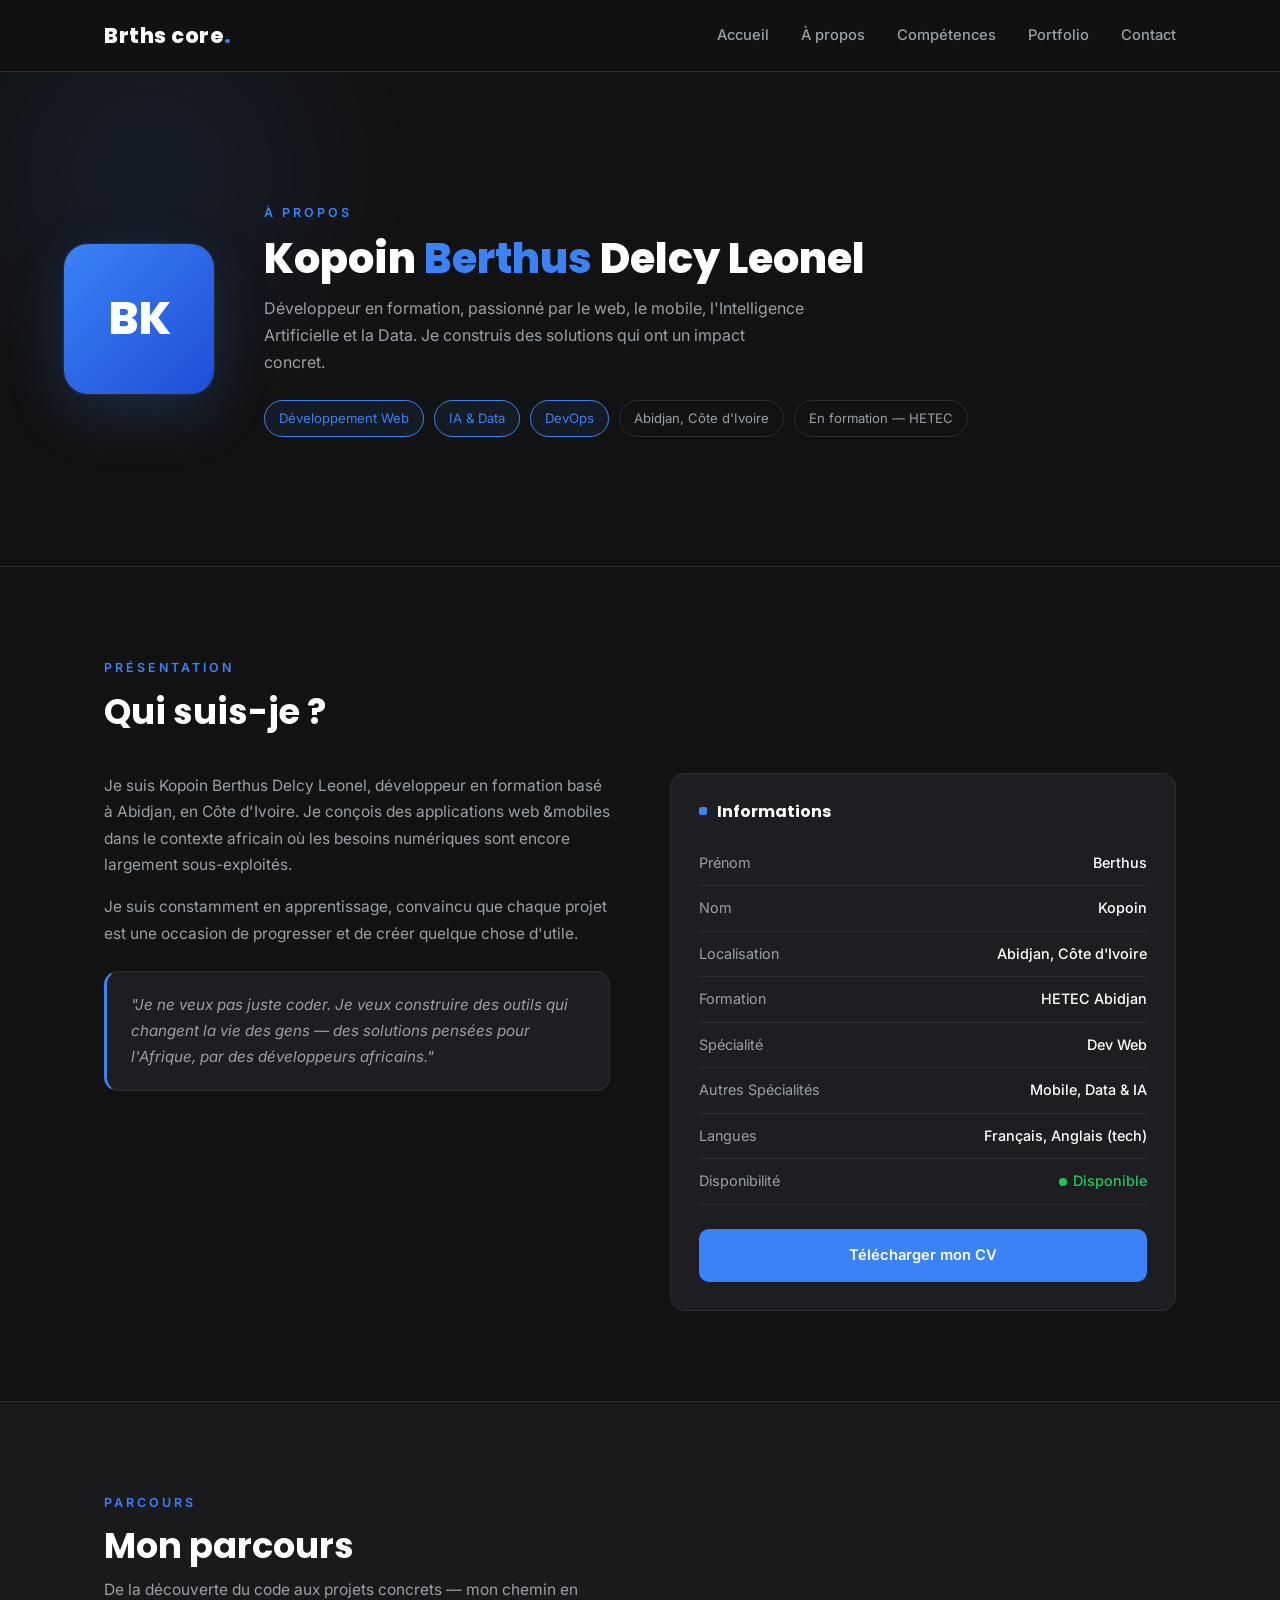
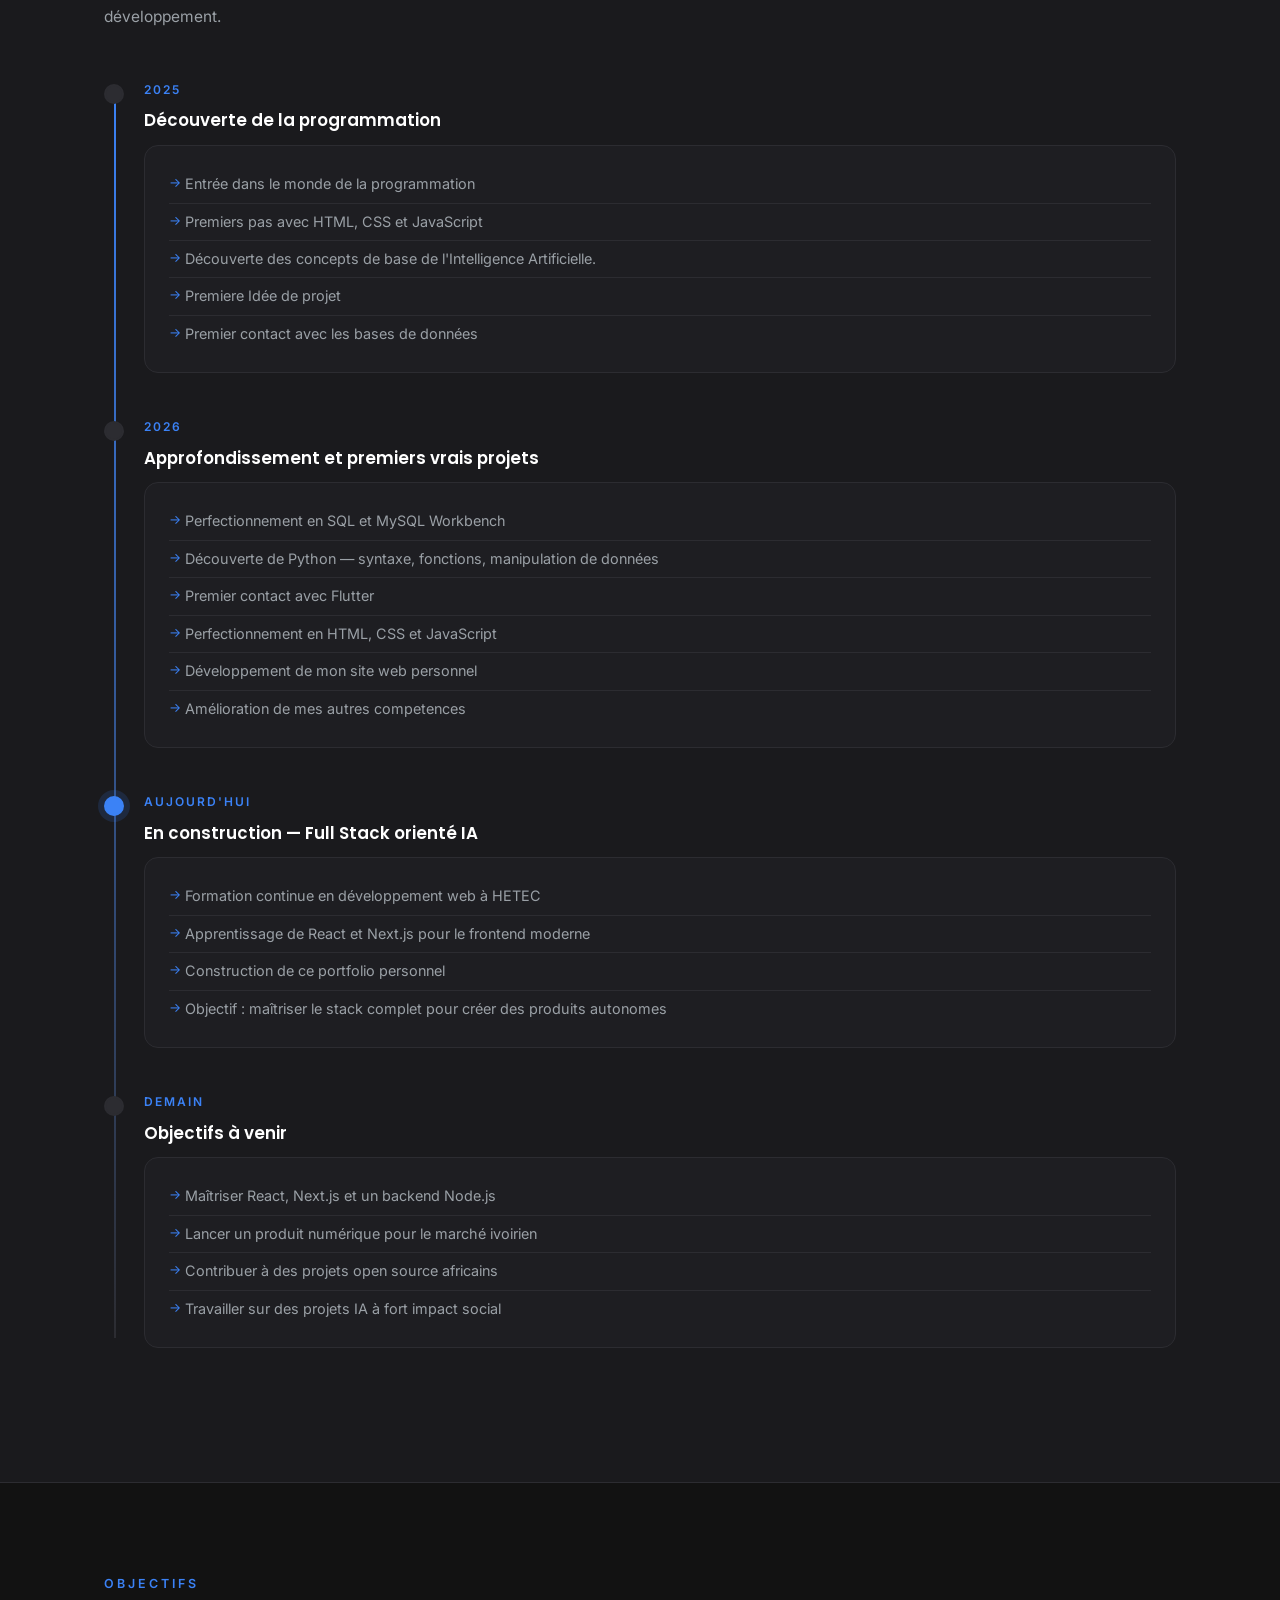
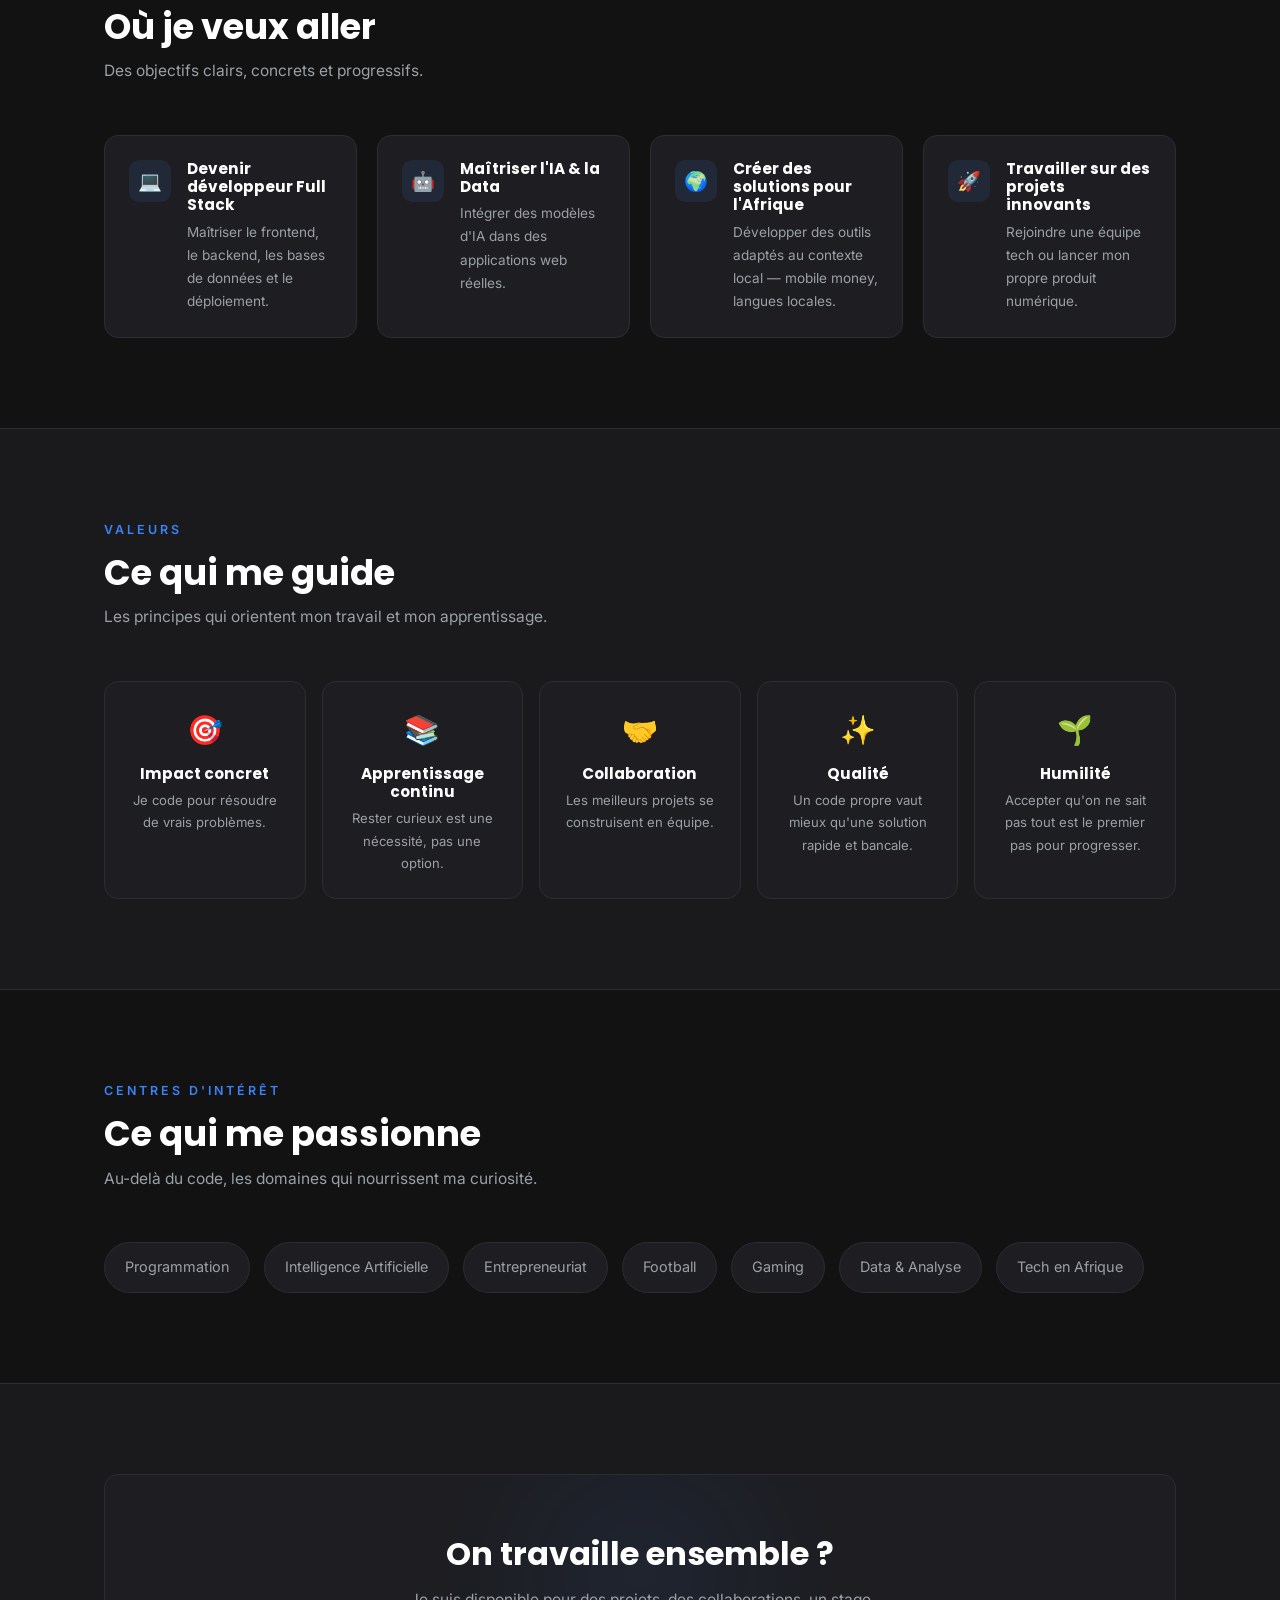
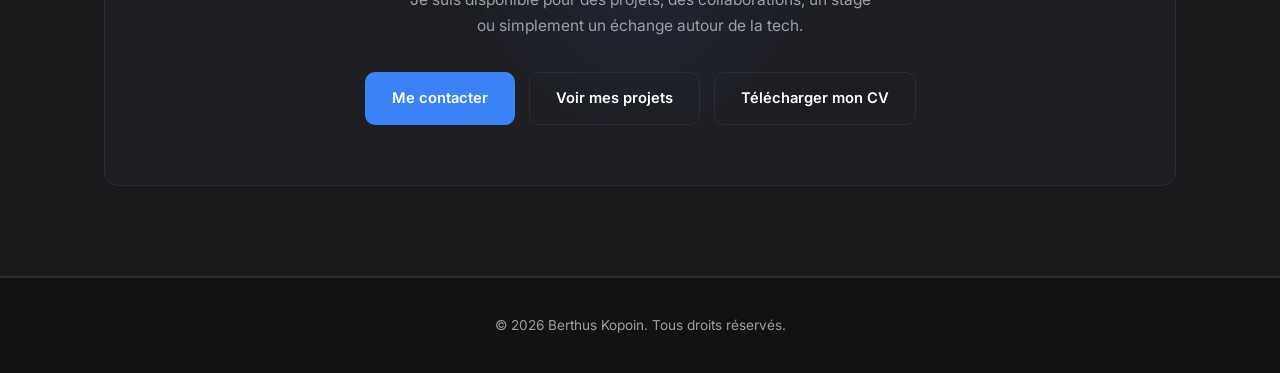
==== Apropos.html @ abb19db1 "Prémier commit" ====
<!DOCTYPE html>
<html lang="fr">
<head>
  <meta charset="UTF-8">
  <meta name="viewport" content="width=device-width, initial-scale=1.0">
  <title>Berthus Kopoin — À propos</title>
  <link rel="preconnect" href="https://fonts.googleapis.com">
  <link rel="preconnect" href="https://fonts.gstatic.com" crossorigin>
  <link href="https://fonts.googleapis.com/css2?family=Inter:wght@400;500;600&family=Poppins:wght@600;700;800&display=swap" rel="stylesheet">
  <link rel="stylesheet" href="style.css">
</head>
<body>

  <!-- ====== NAVIGATION ====== -->
  <header class="navbar">
    <nav class="nav-container">
      <div class="logo">Brths core<span class="logo-dot">.</span></div>
      <div class="nav-links">
        <a href="index.html">Accueil</a>
        <a href="apropos.html">À propos</a>
        <a href="competences.html">Compétences</a>
        <a href="portfolio.html">Portfolio</a>
        <a href="contact.html">Contact</a>
      </div>
    </nav>
  </header>

  <!-- ====== HERO ====== -->
  <section class="apropos-hero">
    <div class="apropos-hero-content">
      <div class="apropos-avatar">BK</div>
      <div class="apropos-hero-text">
        <span class="eyebrow">À propos</span>
        <h1>Kopoin <span class="hero-accent">Berthus</span> Delcy Leonel</h1>
        <p>Développeur en formation, passionné par le web, le mobile, l'Intelligence Artificielle et la Data. Je construis des solutions qui ont un impact concret.</p>
        <div class="hero-tags">
          <span class="hero-tag active">Développement Web</span>
          <span class="hero-tag active">IA & Data</span>
          <span class="hero-tag active">DevOps</span>
          <span class="hero-tag">Abidjan, Côte d'Ivoire</span>
          <span class="hero-tag">En formation — HETEC</span>
        </div>
      </div>
    </div>
  </section>

  <!-- ====== PRÉSENTATION ====== -->
  <section class="section">
    <div class="section-inner">
      <span class="eyebrow">Présentation</span>
      <h2 class="section-title">Qui suis-je ?</h2>

      <div class="presentation-grid">
        <div>
          <p>Je suis Kopoin Berthus Delcy Leonel, développeur en formation basé à Abidjan, en Côte d'Ivoire. Je conçois des applications web &amp;mobiles  dans le contexte africain où les besoins numériques sont encore largement sous-exploités.</p>
          <p>Je suis constamment en apprentissage, convaincu que chaque projet est une occasion de progresser et de créer quelque chose d'utile.</p>
          <div class="highlight-box">
            "Je ne veux pas juste coder. Je veux construire des outils qui changent la vie des gens — des solutions pensées pour l'Afrique, par des développeurs africains."
          </div>
        </div>

        <div class="info-card">
          <h3>Informations</h3>
          <div class="info-row">
            <span>Prénom</span><span>Berthus</span>
          </div>
          <div class="info-row">
            <span>Nom</span><span>Kopoin</span>
          </div>
          <div class="info-row">
            <span>Localisation</span><span>Abidjan, Côte d'Ivoire</span>
          </div>
          <div class="info-row">
            <span>Formation</span><span>HETEC Abidjan</span>
          </div>
          <div class="info-row">
            <span>Spécialité</span><span>Dev Web</span>
          </div>
          <div class="info-row">
            <span>Autres Spécialités</span><span>Mobile, Data &amp; IA</span>
          </div>
          <div class="info-row">
            <span>Langues</span><span>Français, Anglais (tech)</span>
          </div>
          <div class="info-row">
            <span>Disponibilité</span>
            <span class="disponible">Disponible</span>
          </div>
          <div style="margin-top:24px;">
            <a href="CV 1 Kopoin Berthus (Reform).pdf" class="btn btn-primary" download style="display:block; text-align:center;">
              Télécharger mon CV
            </a>
          </div>
        </div>
      </div>
    </div>
  </section>

  <!-- ====== MON PARCOURS ====== -->
  <section class="section section--alt">
    <div class="section-inner">
      <span class="eyebrow">Parcours</span>
      <h2 class="section-title">Mon parcours</h2>
      <p class="section-sub">De la découverte du code aux projets concrets — mon chemin en développement.</p>

      <div class="timeline-full">

        <div class="tl-full-item">
          <div class="tl-full-dot"></div>
          <div class="tl-full-year">2025</div>
          <div class="tl-full-title">Découverte de la programmation</div>
          <div class="tl-full-body">
            <ul>
              <li>Entrée dans le monde de la programmation</li>
              <li>Premiers pas avec HTML, CSS et JavaScript</li>
              <li>Découverte des concepts de base de l'Intelligence Artificielle.</li>
              <li>Premiere Idée de projet</li>
              <li>Premier contact avec les bases de données</li>
            </ul>
          </div>
        </div>

        <div class="tl-full-item">
          <div class="tl-full-dot"></div>
          <div class="tl-full-year">2026</div>
          <div class="tl-full-title">Approfondissement et premiers vrais projets</div>
          <div class="tl-full-body">
            <ul>
              <li>Perfectionnement en SQL et MySQL Workbench</li>
              <li>Découverte de Python — syntaxe, fonctions, manipulation de données</li>
              <li>Premier contact avec Flutter</li>
              <li>Perfectionnement en HTML, CSS et JavaScript</li>
              <li>Développement de mon site web personnel</li>
              <li>Amélioration de mes autres competences </li>
            </ul>
          </div>
        </div>

        <div class="tl-full-item">
          <div class="tl-full-dot tl-full-dot--active"></div>
          <div class="tl-full-year">Aujourd'hui</div>
          <div class="tl-full-title">En construction — Full Stack orienté IA</div>
          <div class="tl-full-body">
            <ul>
              <li>Formation continue en développement web à HETEC</li>
              <li>Apprentissage de React et Next.js pour le frontend moderne</li>
              <li>Construction de ce portfolio personnel</li>
              <li>Objectif : maîtriser le stack complet pour créer des produits autonomes</li>
            </ul>
          </div>
        </div>

        <div class="tl-full-item">
          <div class="tl-full-dot"></div>
          <div class="tl-full-year">Demain</div>
          <div class="tl-full-title">Objectifs à venir</div>
          <div class="tl-full-body">
            <ul>
              <li>Maîtriser React, Next.js et un backend Node.js</li>
              <li>Lancer un produit numérique pour le marché ivoirien</li>
              <li>Contribuer à des projets open source africains</li>
              <li>Travailler sur des projets IA à fort impact social</li>
            </ul>
          </div>
        </div>

      </div>
    </div>
  </section>

  <!-- ====== MES OBJECTIFS ====== -->
  <section class="section">
    <div class="section-inner">
      <span class="eyebrow">Objectifs</span>
      <h2 class="section-title">Où je veux aller</h2>
      <p class="section-sub">Des objectifs clairs, concrets et progressifs.</p>

      <div class="objectifs-grid">
        <div class="objectif-card">
          <div class="objectif-icon">💻</div>
          <div>
            <h4>Devenir développeur Full Stack</h4>
            <p>Maîtriser le frontend, le backend, les bases de données et le déploiement.</p>
          </div>
        </div>
        <div class="objectif-card">
          <div class="objectif-icon">🤖</div>
          <div>
            <h4>Maîtriser l'IA & la Data</h4>
            <p>Intégrer des modèles d'IA dans des applications web réelles.</p>
          </div>
        </div>
        <div class="objectif-card">
          <div class="objectif-icon">🌍</div>
          <div>
            <h4>Créer des solutions pour l'Afrique</h4>
            <p>Développer des outils adaptés au contexte local — mobile money, langues locales.</p>
          </div>
        </div>
        <div class="objectif-card">
          <div class="objectif-icon">🚀</div>
          <div>
            <h4>Travailler sur des projets innovants</h4>
            <p>Rejoindre une équipe tech ou lancer mon propre produit numérique.</p>
          </div>
        </div>
      </div>
    </div>
  </section>

  <!-- ====== MES VALEURS ====== -->
  <section class="section section--alt">
    <div class="section-inner">
      <span class="eyebrow">Valeurs</span>
      <h2 class="section-title">Ce qui me guide</h2>
      <p class="section-sub">Les principes qui orientent mon travail et mon apprentissage.</p>

      <div class="valeurs-grid">
        <div class="valeur-item">
            <div class="valeur-icon">🎯</div>
          <h4>Impact concret</h4>
          <p>Je code pour résoudre de vrais problèmes.</p>
        </div>
        <div class="valeur-item">
          <div class="valeur-icon">📚</div>
          <h4>Apprentissage continu</h4>
          <p>Rester curieux est une nécessité, pas une option.</p>
        </div>
        <div class="valeur-item">
          <div class="valeur-icon">🤝</div>
          <h4>Collaboration</h4>
          <p>Les meilleurs projets se construisent en équipe.</p>
        </div>
        <div class="valeur-item">
          <div class="valeur-icon">✨</div>
          <h4>Qualité</h4>
          <p>Un code propre vaut mieux qu'une solution rapide et bancale.</p>
        </div>
        <div class="valeur-item">
          <div class="valeur-icon">🌱</div>
          <h4>Humilité</h4>
          <p>Accepter qu'on ne sait pas tout est le premier pas pour progresser.</p>
        </div>
      </div>
    </div>
  </section>

  <!-- ====== CENTRES D'INTÉRÊT ====== -->
  <section class="section">
    <div class="section-inner">
      <span class="eyebrow">Centres d'intérêt</span>
      <h2 class="section-title">Ce qui me passionne</h2>
      <p class="section-sub">Au-delà du code, les domaines qui nourrissent ma curiosité.</p>

      <div class="interets-grid">
        <div class="interet-pill"><span>Programmation</span></div>
        <div class="interet-pill"><span>Intelligence Artificielle</span></div>
        <div class="interet-pill"><span>Entrepreneuriat</span></div>
        <div class="interet-pill"><span>Football</span></div>
        <div class="interet-pill"><span>Gaming</span></div>
        <div class="interet-pill"><span>Data & Analyse</span></div>
        <div class="interet-pill"><span>Tech en Afrique</span></div>
      </div>
    </div>
  </section>

  <!-- ====== CTA FINAL ====== -->
  <section class="section section--alt">
    <div class="section-inner">
      <div class="cta-section">
        <h2>On travaille ensemble ?</h2>
        <p>Je suis disponible pour des projets, des collaborations, un stage ou simplement un échange autour de la tech.</p>
        <div class="cta-buttons">
          <a href="contact.html" class="btn btn-primary">Me contacter</a>
          <a href="portfolio.html" class="btn btn-outline">Voir mes projets</a>
          <a href="CV 1 Kopoin Berthus (Reform).pdf" class="btn btn-outline" download>Télécharger mon CV</a>
        </div>
      </div>
    </div>
  </section>

  <!-- ====== FOOTER ====== -->
  <footer class="footer">
    <p>&copy; 2026 Berthus Kopoin. Tous droits réservés.</p>
  </footer>

</body>
</html>
---- style.css ----
/* =============================================
   style.css — Portfolio Berthus Kopoin
   ============================================= */

/* ---- Variables ---- */
:root {
  --bg:        #121212;
  --bg-alt:    #1a1a1d;
  --card:      #1e1e22;
  --border:    #2c2c31;
  --white:     #ffffff;
  --muted:     #9aa0a6;
  --blue:      #3B82F6;
  --blue-glow: rgba(59, 130, 246, 0.15);
  --radius:    14px;
  --transition: .25s ease;
}

/* ---- Reset de base ---- */
*, *::before, *::after {
  margin: 0;
  padding: 0;
  box-sizing: border-box;
}

html {
  scroll-behavior: smooth;
}

body {
  background-color: var(--bg);
  color: var(--white);
  font-family: 'Inter', sans-serif;
  font-size: 16px;
  line-height: 1.7;
}

h1, h2, h3, h4 {
  font-family: 'Poppins', sans-serif;
  line-height: 1.2;
}

a {
  text-decoration: none;
  color: inherit;
}

ul {
  list-style: none;
}

img {
  max-width: 100%;
  display: block;
}

/* =============================================
   NAVBAR
   ============================================= */
.navbar {
  position: sticky;
  top: 0;
  z-index: 100;
  background: rgba(18, 18, 18, 0.75);
  backdrop-filter: blur(14px);
  border-bottom: 1px solid var(--border);
}

.nav-container {
  max-width: 1200px;
  margin: 0 auto;
  padding: 18px 5%;
  display: flex;
  align-items: center;
  justify-content: space-between;
}

/* Logo */
.logo {
  font-family: 'Poppins', sans-serif;
  font-weight: 800;
  font-size: 1.3rem;
  letter-spacing: 0.5px;
}

.logo-dot {
  color: var(--blue);
}

/* Liens du menu */
.nav-links {
  display: flex;
  gap: 32px;
}

.nav-links a {
  font-size: 0.92rem;
  font-weight: 500;
  color: var(--muted);
  transition: color var(--transition);
  position: relative;
}

.nav-links a::after {
  content: '';
  position: absolute;
  left: 0;
  bottom: -4px;
  width: 0;
  height: 2px;
  background: var(--blue);
  transition: width var(--transition);
}

.nav-links a:hover {
  color: var(--white);
}

.nav-links a:hover::after {
  width: 100%;
}

/* =============================================
   SECTIONS — structure commune
   ============================================= */
.section {
  border-bottom: 1px solid var(--border);
}

.section--alt {
  background: var(--bg-alt);
}

.section-inner {
  max-width: 1200px;
  margin: 0 auto;
  padding: 90px 5%;
}

/* Eyebrow (label au-dessus du titre) */
.eyebrow {
  display: block;
  font-size: 0.78rem;
  font-weight: 600;
  color: var(--blue);
  letter-spacing: 3px;
  text-transform: uppercase;
  margin-bottom: 12px;
}

/* Titres de section */
.section-title {
  font-size: 2.2rem;
  font-weight: 700;
  margin-bottom: 10px;
}

.section-sub {
  color: var(--muted);
  font-size: 0.97rem;
  max-width: 520px;
  margin-bottom: 50px;
}

.sub-title {
  font-size: 1rem;
  font-weight: 600;
  margin: 24px 0 10px;
  color: var(--white);
}

/* =============================================
   HERO
   ============================================= */
.section-hero {
  min-height: 92vh;
  display: flex;
  align-items: center;
  padding: 0 5%;
  position: relative;
  overflow: hidden;
  border-bottom: 1px solid var(--border);
}

/* Halo lumineux derrière le hero */
.section-hero::before {
  content: '';
  position: absolute;
  top: -180px;
  right: -120px;
  width: 520px;
  height: 520px;
  background: radial-gradient(circle, var(--blue) 0%, transparent 70%);
  opacity: 0.15;
  filter: blur(50px);
  pointer-events: none;
}

.hero-content {
  max-width: 1200px;
  margin: 0 auto;
  width: 100%;
  position: relative;
  z-index: 1;
}

/* Avatar initiales */
.avatar {
  width: 90px;
  height: 90px;
  border-radius: 50%;
  background: linear-gradient(135deg, var(--blue), #1d4ed8);
  display: flex;
  align-items: center;
  justify-content: center;
  font-family: 'Poppins', sans-serif;
  font-weight: 800;
  font-size: 1.8rem;
  color: var(--white);
  margin-bottom: 28px;
}

.hero-title {
  font-size: 3.2rem;
  font-weight: 800;
  margin-bottom: 16px;
}

.hero-accent {
  color: var(--blue);
}

.hero-role {
  color: var(--muted);
  font-size: 1.1rem;
  max-width: 540px;
  margin-bottom: 36px;
}

/* Boutons */
.hero-buttons {
  display: flex;
  gap: 14px;
  flex-wrap: wrap;
  margin-bottom: 60px;
}

/* =============================================
   BOUTONS
   ============================================= */
.btn {
  display: inline-block;
  padding: 13px 26px;
  border-radius: 10px;
  font-family: 'Inter', sans-serif;
  font-weight: 600;
  font-size: 0.92rem;
  cursor: pointer;
  transition: transform var(--transition), background var(--transition), border-color var(--transition), color var(--transition);
  border: 1px solid transparent;
}

.btn-primary {
  background: var(--blue);
  color: var(--white);
}

.btn-primary:hover {
  background: #2563eb;
  transform: translateY(-2px);
}

.btn-outline {
  background: transparent;
  border-color: var(--border);
  color: var(--white);
}

.btn-outline:hover {
  border-color: var(--blue);
  color: var(--blue);
  transform: translateY(-2px);
}

/* =============================================
   STATISTIQUES (hero)
   ============================================= */
.stats {
  display: flex;
  gap: 56px;
  flex-wrap: wrap;
}

.stat-num {
  font-family: 'Poppins', sans-serif;
  font-size: 2.5rem;
  font-weight: 800;
  color: var(--blue);
  line-height: 1;
}

.stat-label {
  color: var(--muted);
  font-size: 0.85rem;
  margin-top: 5px;
}

/* =============================================
   À PROPOS
   ============================================= */
.about-grid {
  display: grid;
  grid-template-columns: 1fr 1fr;
  gap: 60px;
  margin-top: 40px;
}

.about-text p {
  color: var(--muted);
  margin-bottom: 16px;
  font-size: 0.97rem;
}

.about-list {
  color: var(--muted);
  font-size: 0.92rem;
  margin-bottom: 28px;
}

.about-list li {
  padding: 6px 0;
  padding-left: 18px;
  position: relative;
}

.about-list li::before {
  content: '→';
  position: absolute;
  left: 0;
  color: var(--blue);
}

/* Timeline */
.timeline {
  position: relative;
  padding-left: 30px;
}

.timeline::before {
  content: '';
  position: absolute;
  left: 7px;
  top: 40px;
  bottom: 10px;
  width: 2px;
  background: var(--border);
}

.tl-item {
  position: relative;
  margin-bottom: 32px;
}

.tl-dot {
  position: absolute;
  left: -30px;
  top: 4px;
  width: 14px;
  height: 14px;
  border-radius: 50%;
  background: var(--border);
  border: 2px solid var(--border);
}

.tl-dot--active {
  background: var(--blue);
  border-color: var(--blue);
  box-shadow: 0 0 0 5px var(--blue-glow);
}

.tl-body h4 {
  font-size: 0.95rem;
  margin-bottom: 6px;
  font-family: 'Poppins', sans-serif;
}

.tl-body ul {
  color: var(--muted);
  font-size: 0.88rem;
}

.tl-body ul li {
  padding: 3px 0;
  padding-left: 14px;
  position: relative;
}

.tl-body ul li::before {
  content: '·';
  position: absolute;
  left: 0;
  color: var(--blue);
  font-size: 1.2rem;
  line-height: 1;
}

/* =============================================
   COMPÉTENCES
   ============================================= */
.skills-grid {
  display: grid;
  grid-template-columns: repeat(auto-fit, minmax(250px, 1fr));
  gap: 22px;
  margin-top: 40px;
}

.skill-card {
  background: var(--card);
  border: 1px solid var(--border);
  border-radius: var(--radius);
  padding: 26px;
  transition: transform var(--transition), border-color var(--transition);
}

.skill-card:hover {
  transform: translateY(-5px);
  border-color: var(--blue);
}

.skill-card-title {
  font-size: 1rem;
  font-weight: 600;
  margin-bottom: 20px;
  display: flex;
  align-items: center;
  gap: 10px;
}

.skill-card-title::before {
  content: '';
  width: 8px;
  height: 8px;
  border-radius: 2px;
  background: var(--blue);
  flex-shrink: 0;
}

.skill-row {
  display: flex;
  justify-content: space-between;
  font-size: 0.88rem;
  margin-bottom: 7px;
}

.skill-name {
  color: var(--white);
}

.skill-level {
  color: var(--muted);
}

.skill-bar {
  height: 5px;
  background: var(--bg);
  border-radius: 3px;
  overflow: hidden;
  margin-bottom: 16px;
}

.skill-fill {
  height: 100%;
  background: var(--blue);
  border-radius: 3px;
}

/* =============================================
   PORTFOLIO
   ============================================= */
.filters {
  display: flex;
  gap: 12px;
  flex-wrap: wrap;
  margin-bottom: 36px;
}

.filter-btn {
  padding: 8px 20px;
  border: 1px solid var(--border);
  border-radius: 30px;
  font-size: 0.85rem;
  color: var(--muted);
  cursor: pointer;
  transition: border-color var(--transition), color var(--transition);
}

.filter-btn:hover,
.filter-btn.active {
  border-color: var(--blue);
  color: var(--blue);
}

.projects-grid {
  display: grid;
  grid-template-columns: repeat(auto-fit, minmax(290px, 1fr));
  gap: 24px;
}

.project-card {
  background: var(--card);
  border: 1px solid var(--border);
  border-radius: var(--radius);
  overflow: hidden;
  transition: transform var(--transition), border-color var(--transition);
}

.project-card:hover {
  transform: translateY(-6px);
  border-color: var(--blue);
}

/* Placeholder image du projet */
.project-img {
  height: 160px;
  background: linear-gradient(135deg, #1d4ed8 0%, #121212 100%);
  display: flex;
  align-items: center;
  justify-content: center;
  font-family: 'Poppins', sans-serif;
  font-size: 0.85rem;
  font-weight: 600;
  color: rgba(255, 255, 255, 0.4);
  letter-spacing: 1px;
}

.project-body {
  padding: 22px;
}

.project-name {
  font-size: 1.05rem;
  margin-bottom: 8px;
}

.project-desc {
  color: var(--muted);
  font-size: 0.88rem;
  margin-bottom: 16px;
}

.project-tags {
  display: flex;
  gap: 8px;
  flex-wrap: wrap;
  margin-bottom: 18px;
}

.tag {
  font-size: 0.72rem;
  padding: 4px 10px;
  border: 1px solid var(--border);
  border-radius: 6px;
  color: var(--blue);
}

.project-links {
  display: flex;
  gap: 20px;
  font-size: 0.85rem;
}

.project-links a {
  color: var(--muted);
  transition: color var(--transition);
}

.project-links a:hover {
  color: var(--blue);
}

/* =============================================
   CONTACT
   ============================================= */
.contact-grid {
  display: grid;
  grid-template-columns: 1.3fr 1fr;
  gap: 60px;
  margin-top: 40px;
}

.contact-form {
  display: flex;
  flex-direction: column;
  gap: 0;
}

.form-field {
  margin-bottom: 20px;
}

.form-field label {
  display: block;
  font-size: 0.85rem;
  color: var(--muted);
  margin-bottom: 8px;
}

.form-field input,
.form-field textarea {
  width: 100%;
  background: var(--card);
  border: 1px solid var(--border);
  border-radius: 10px;
  padding: 13px 16px;
  color: var(--white);
  font-family: 'Inter', sans-serif;
  font-size: 0.92rem;
  transition: border-color var(--transition);
  resize: vertical;
}

.form-field input:focus,
.form-field textarea:focus {
  outline: none;
  border-color: var(--blue);
}

/* Côté réseaux sociaux */
.contact-side {
  background: var(--card);
  border: 1px solid var(--border);
  border-radius: var(--radius);
  padding: 30px;
}

.contact-side h3 {
  font-size: 1.1rem;
  margin-bottom: 10px;
}

.contact-side p {
  color: var(--muted);
  font-size: 0.9rem;
  margin-bottom: 24px;
}

.socials {
  display: grid;
  grid-template-columns: 1fr 1fr;
  gap: 12px;
}

.social-btn {
  border: 1px solid var(--border);
  border-radius: 10px;
  padding: 13px;
  text-align: center;
  font-size: 0.88rem;
  color: var(--muted);
  transition: border-color var(--transition), color var(--transition);
}

.social-btn:hover {
  border-color: var(--blue);
  color: var(--blue);
}

/* =============================================
   FOOTER
   ============================================= */
.footer {
  padding: 36px 5%;
  text-align: center;
  color: var(--muted);
  font-size: 0.85rem;
  border-top: 1px solid var(--border);
}

/* =============================================
   RESPONSIVE MOBILE
   ============================================= */
@media (max-width: 768px) {

  .hero-title {
    font-size: 2.1rem;
  }

  .nav-links {
    display: none; /* à remplacer par un menu burger plus tard */
  }

  .about-grid,
  .contact-grid {
    grid-template-columns: 1fr;
    gap: 40px;
  }

  .stats {
    gap: 32px;
  }

  .section-title {
    font-size: 1.7rem;
  }
}

/* =============================================
   À PROPOS — PAGE COMPLÈTE (apropos.html)
   ============================================= */

/* Hero spécifique à la page À propos */
.apropos-hero {
  min-height: 55vh;
  display: flex;
  align-items: center;
  padding: 0 5%;
  position: relative;
  overflow: hidden;
  border-bottom: 1px solid var(--border);
}

.apropos-hero::before {
  content: '';
  position: absolute;
  top: -150px; left: -100px;
  width: 500px; height: 500px;
  background: radial-gradient(circle, var(--blue) 0%, transparent 70%);
  opacity: 0.12;
  filter: blur(60px);
  pointer-events: none;
}

.apropos-hero-content {
  max-width: 1200px;
  margin: 0 auto;
  width: 100%;
  position: relative;
  z-index: 1;
  display: grid;
  grid-template-columns: auto 1fr;
  gap: 50px;
  align-items: center;
}

/* Grand avatar de la page À propos */
.apropos-avatar {
  width: 150px;
  height: 150px;
  border-radius: 24px;
  background: linear-gradient(135deg, var(--blue), #1d4ed8);
  display: flex;
  align-items: center;
  justify-content: center;
  font-family: 'Poppins', sans-serif;
  font-weight: 800;
  font-size: 2.8rem;
  color: var(--white);
  flex-shrink: 0;
  box-shadow: 0 0 0 1px var(--border), 0 20px 60px rgba(59,130,246,0.2);
}

.apropos-hero-text h1 {
  font-size: 2.6rem;
  font-weight: 800;
  margin-bottom: 12px;
  line-height: 1.15;
}

.apropos-hero-text p {
  color: var(--muted);
  font-size: 1rem;
  max-width: 540px;
  margin-bottom: 24px;
}

/* Tags sous le titre du hero */
.hero-tags {
  display: flex;
  gap: 10px;
  flex-wrap: wrap;
}

.hero-tag {
  padding: 6px 14px;
  border: 1px solid var(--border);
  border-radius: 30px;
  font-size: 0.82rem;
  color: var(--muted);
}

.hero-tag.active {
  border-color: var(--blue);
  color: var(--blue);
  background: rgba(59,130,246,0.08);
}

/* Grille présentation (texte + carte infos) */
.presentation-grid {
  display: grid;
  grid-template-columns: 1fr 1fr;
  gap: 60px;
  margin-top: 40px;
}

.presentation-grid p {
  color: var(--muted);
  font-size: 0.97rem;
  margin-bottom: 16px;
}

/* Citation mise en valeur */
.highlight-box {
  background: var(--card);
  border: 1px solid var(--border);
  border-left: 3px solid var(--blue);
  border-radius: var(--radius);
  padding: 20px 24px;
  margin-top: 24px;
  color: var(--muted);
  font-size: 0.95rem;
  font-style: italic;
}

/* Carte d'informations personnelles */
.info-card {
  background: var(--card);
  border: 1px solid var(--border);
  border-radius: var(--radius);
  padding: 28px;
}

.info-card h3 {
  font-size: 1rem;
  margin-bottom: 20px;
  display: flex;
  align-items: center;
  gap: 10px;
}

.info-card h3::before {
  content: '';
  width: 8px; height: 8px;
  border-radius: 2px;
  background: var(--blue);
  flex-shrink: 0;
}

.info-row {
  display: flex;
  justify-content: space-between;
  align-items: center;
  padding: 10px 0;
  border-bottom: 1px solid var(--border);
  font-size: 0.9rem;
}

.info-row:last-child { border-bottom: none; }
.info-row span:first-child { color: var(--muted); }
.info-row span:last-child { color: var(--white); font-weight: 500; }

/* Point vert animé "Disponible" */
.disponible {
  color: #22c55e !important;
  display: flex;
  align-items: center;
  gap: 6px;
}

.disponible::before {
  content: '';
  width: 8px; height: 8px;
  border-radius: 50%;
  background: #22c55e;
  display: inline-block;
  animation: pulse-dot 2s infinite;
}

@keyframes pulse-dot {
  0%, 100% { opacity: 1; }
  50% { opacity: 0.3; }
}

/* Timeline détaillée (apropos.html) */
.timeline-full {
  position: relative;
  padding-left: 40px;
  margin-top: 30px;
}

.timeline-full::before {
  content: '';
  position: absolute;
  left: 10px; top: 10px; bottom: 10px;
  width: 2px;
  background: linear-gradient(180deg, var(--blue), var(--border));
}

.tl-full-item {
  position: relative;
  margin-bottom: 44px;
}

.tl-full-dot {
  position: absolute;
  left: -40px; top: 4px;
  width: 20px; height: 20px;
  border-radius: 50%;
  background: var(--border);
  border: 2px solid var(--border);
}

.tl-full-dot--active {
  background: var(--blue);
  border-color: var(--blue);
  box-shadow: 0 0 0 6px rgba(59,130,246,0.15);
}

.tl-full-year {
  font-size: 0.75rem;
  font-weight: 600;
  color: var(--blue);
  letter-spacing: 2px;
  text-transform: uppercase;
  margin-bottom: 6px;
}

.tl-full-title {
  font-family: 'Poppins', sans-serif;
  font-size: 1.05rem;
  font-weight: 600;
  margin-bottom: 10px;
}

.tl-full-body {
  background: var(--card);
  border: 1px solid var(--border);
  border-radius: var(--radius);
  padding: 20px 24px;
}

.tl-full-body ul { color: var(--muted); font-size: 0.9rem; }

.tl-full-body ul li {
  padding: 6px 0 6px 16px;
  position: relative;
  border-bottom: 1px solid var(--border);
}

.tl-full-body ul li:last-child { border-bottom: none; }

.tl-full-body ul li::before {
  content: '→';
  position: absolute;
  left: 0;
  color: var(--blue);
  font-size: 0.8rem;
}

/* Cartes d'objectifs */
.objectifs-grid {
  display: grid;
  grid-template-columns: repeat(auto-fit, minmax(240px, 1fr));
  gap: 20px;
  margin-top: 40px;
}

.objectif-card {
  background: var(--card);
  border: 1px solid var(--border);
  border-radius: var(--radius);
  padding: 24px;
  display: flex;
  gap: 16px;
  align-items: flex-start;
  transition: transform var(--transition), border-color var(--transition);
}

.objectif-card:hover {
  transform: translateY(-4px);
  border-color: var(--blue);
}

.objectif-icon {
  width: 42px; height: 42px;
  border-radius: 10px;
  background: rgba(59,130,246,0.1);
  display: flex;
  align-items: center;
  justify-content: center;
  font-size: 1.2rem;
  flex-shrink: 0;
}

.objectif-card h4 { font-size: 0.95rem; margin-bottom: 6px; }
.objectif-card p { color: var(--muted); font-size: 0.85rem; }

/* Cartes de valeurs */
.valeurs-grid {
  display: grid;
  grid-template-columns: repeat(auto-fit, minmax(180px, 1fr));
  gap: 16px;
  margin-top: 40px;
}

.valeur-item {
  background: var(--card);
  border: 1px solid var(--border);
  border-radius: var(--radius);
  padding: 24px 20px;
  text-align: center;
  transition: transform var(--transition), border-color var(--transition);
}

.valeur-item:hover {
  border-color: var(--blue);
  transform: translateY(-3px);
}

.valeur-icon { font-size: 1.8rem; margin-bottom: 10px; }
.valeur-item h4 { font-size: 0.95rem; margin-bottom: 6px; }
.valeur-item p { color: var(--muted); font-size: 0.82rem; }

/* Bulles centres d'intérêt */
.interets-grid {
  display: flex;
  gap: 14px;
  flex-wrap: wrap;
  margin-top: 40px;
}

.interet-pill {
  display: flex;
  align-items: center;
  gap: 10px;
  padding: 12px 20px;
  background: var(--card);
  border: 1px solid var(--border);
  border-radius: 30px;
  font-size: 0.9rem;
  color: var(--muted);
  transition: border-color var(--transition), color var(--transition), transform var(--transition);
}

.interet-pill:hover {
  border-color: var(--blue);
  color: var(--white);
  transform: translateY(-2px);
}

/* Bloc CTA final */
.cta-section {
  background: var(--card);
  border: 1px solid var(--border);
  border-radius: var(--radius);
  padding: 60px;
  text-align: center;
  position: relative;
  overflow: hidden;
}

.cta-section::before {
  content: '';
  position: absolute;
  top: -100px; left: 50%;
  transform: translateX(-50%);
  width: 400px; height: 400px;
  background: radial-gradient(circle, var(--blue) 0%, transparent 70%);
  opacity: 0.08;
  filter: blur(40px);
  pointer-events: none;
}

.cta-section h2 {
  font-size: 2rem;
  font-weight: 700;
  margin-bottom: 14px;
  position: relative;
}

.cta-section p {
  color: var(--muted);
  max-width: 480px;
  margin: 0 auto 32px;
  font-size: 0.97rem;
  position: relative;
}

.cta-buttons {
  display: flex;
  gap: 14px;
  justify-content: center;
  flex-wrap: wrap;
  position: relative;
}

/* Responsive apropos.html */
@media (max-width: 768px) {
  .apropos-hero-content {
    grid-template-columns: 1fr;
    text-align: center;
  }
  .apropos-avatar { margin: 0 auto; }
  .hero-tags { justify-content: center; }
  .apropos-hero-text h1 { font-size: 1.9rem; }
  .presentation-grid { grid-template-columns: 1fr; gap: 30px; }
  .cta-section { padding: 40px 20px; }
}

/* =============================================
   COMPÉTENCES — PAGE COMPLÈTE (competences.html)
   ============================================= */

/* Hero compétences */
.competences-hero {
  min-height: 45vh;
  display: flex;
  align-items: center;
  padding: 0 5%;
  position: relative;
  overflow: hidden;
  border-bottom: 1px solid var(--border);
}

.competences-hero::before {
  content: '';
  position: absolute;
  top: -100px; right: -100px;
  width: 450px; height: 450px;
  background: radial-gradient(circle, var(--blue) 0%, transparent 70%);
  opacity: 0.10;
  filter: blur(60px);
  pointer-events: none;
}

.competences-hero-content {
  max-width: 1200px;
  margin: 0 auto;
  width: 100%;
  position: relative;
  z-index: 1;
}

.competences-hero-content h1 {
  font-size: 2.8rem;
  font-weight: 800;
  margin-bottom: 14px;
}

.competences-hero-content p {
  color: var(--muted);
  font-size: 1.05rem;
  max-width: 540px;
}

/* Groupe de compétences avec titre de catégorie */
.skill-group {
  margin-bottom: 60px;
}

.skill-group-title {
  font-size: 1.1rem;
  font-weight: 700;
  margin-bottom: 24px;
  padding-bottom: 12px;
  border-bottom: 1px solid var(--border);
  display: flex;
  align-items: center;
  gap: 12px;
}

.skill-group-title::before {
  content: '';
  width: 4px;
  height: 20px;
  background: var(--blue);
  border-radius: 2px;
  flex-shrink: 0;
}

/* Badge de statut sur les cartes */
.skill-status {
  display: inline-block;
  font-size: 0.7rem;
  padding: 3px 10px;
  border-radius: 20px;
  margin-left: auto;
  font-weight: 500;
}

.skill-status--ok {
  background: rgba(34, 197, 94, 0.1);
  color: #22c55e;
  border: 1px solid rgba(34, 197, 94, 0.2);
}

.skill-status--learning {
  background: rgba(59, 130, 246, 0.1);
  color: var(--blue);
  border: 1px solid rgba(59, 130, 246, 0.2);
}

.skill-status--soon {
  background: rgba(156, 163, 175, 0.1);
  color: var(--muted);
  border: 1px solid var(--border);
}

/* Méthodes de travail */
.methodes-grid {
  display: grid;
  grid-template-columns: repeat(auto-fit, minmax(220px, 1fr));
  gap: 16px;
  margin-top: 40px;
}

.methode-item {
  background: var(--card);
  border: 1px solid var(--border);
  border-radius: var(--radius);
  padding: 22px;
  display: flex;
  align-items: flex-start;
  gap: 14px;
  transition: border-color var(--transition), transform var(--transition);
}

.methode-item:hover {
  border-color: var(--blue);
  transform: translateY(-3px);
}

.methode-icon {
  font-size: 1.4rem;
  flex-shrink: 0;
  margin-top: 2px;
}

.methode-item h4 { font-size: 0.95rem; margin-bottom: 4px; }
.methode-item p { color: var(--muted); font-size: 0.83rem; }

/* =============================================
   PORTFOLIO — PAGE COMPLÈTE (portfolio.html)
   ============================================= */

/* Hero portfolio */
.portfolio-hero {
  min-height: 45vh;
  display: flex;
  align-items: center;
  padding: 0 5%;
  position: relative;
  overflow: hidden;
  border-bottom: 1px solid var(--border);
}

.portfolio-hero::before {
  content: '';
  position: absolute;
  bottom: -100px; left: -80px;
  width: 450px; height: 450px;
  background: radial-gradient(circle, var(--blue) 0%, transparent 70%);
  opacity: 0.10;
  filter: blur(60px);
  pointer-events: none;
}

.portfolio-hero-content {
  max-width: 1200px;
  margin: 0 auto;
  width: 100%;
  position: relative;
  z-index: 1;
}

.portfolio-hero-content h1 {
  font-size: 2.8rem;
  font-weight: 800;
  margin-bottom: 14px;
}

.portfolio-hero-content p {
  color: var(--muted);
  font-size: 1.05rem;
  max-width: 540px;
}

/* Carte projet détaillée */
.project-card-full {
  background: var(--card);
  border: 1px solid var(--border);
  border-radius: var(--radius);
  overflow: hidden;
  transition: transform var(--transition), border-color var(--transition);
  margin-bottom: 32px;
}

.project-card-full:hover {
  border-color: var(--blue);
}

.project-card-full-inner {
  display: grid;
  grid-template-columns: 1fr 1.4fr;
}

.project-card-img {
  min-height: 280px;
  background: linear-gradient(135deg, #1d4ed8 0%, #121212 100%);
  display: flex;
  align-items: center;
  justify-content: center;
  font-family: 'Poppins', sans-serif;
  font-size: 1rem;
  font-weight: 600;
  color: rgba(255,255,255,0.3);
  letter-spacing: 1px;
}

.project-card-info {
  padding: 32px;
  display: flex;
  flex-direction: column;
  justify-content: space-between;
}

.project-card-info h3 {
  font-size: 1.3rem;
  margin-bottom: 10px;
}

.project-card-info p {
  color: var(--muted);
  font-size: 0.92rem;
  margin-bottom: 20px;
  line-height: 1.7;
}

.project-meta {
  margin-bottom: 20px;
}

.project-meta-row {
  display: flex;
  gap: 10px;
  margin-bottom: 8px;
  font-size: 0.85rem;
  align-items: flex-start;
}

.project-meta-label {
  color: var(--blue);
  font-weight: 600;
  min-width: 110px;
  flex-shrink: 0;
}

.project-meta-value {
  color: var(--muted);
}

.project-card-footer {
  display: flex;
  gap: 14px;
  flex-wrap: wrap;
}

/* =============================================
   CONTACT — PAGE COMPLÈTE (contact.html)
   ============================================= */

/* Hero contact */
.contact-hero {
  min-height: 40vh;
  display: flex;
  align-items: center;
  padding: 0 5%;
  position: relative;
  overflow: hidden;
  border-bottom: 1px solid var(--border);
}

.contact-hero::before {
  content: '';
  position: absolute;
  top: -120px; right: -80px;
  width: 420px; height: 420px;
  background: radial-gradient(circle, var(--blue) 0%, transparent 70%);
  opacity: 0.10;
  filter: blur(55px);
  pointer-events: none;
}

.contact-hero-content {
  max-width: 1200px;
  margin: 0 auto;
  width: 100%;
  position: relative;
  z-index: 1;
}

.contact-hero-content h1 {
  font-size: 2.8rem;
  font-weight: 800;
  margin-bottom: 14px;
}

.contact-hero-content p {
  color: var(--muted);
  font-size: 1.05rem;
  max-width: 540px;
}

/* Grille principale contact étendue */
.contact-grid-full {
  display: grid;
  grid-template-columns: 1.4fr 1fr;
  gap: 60px;
  margin-top: 40px;
}

/* Infos de contact (email, tel, ville) */
.contact-infos {
  display: flex;
  flex-direction: column;
  gap: 14px;
  margin-bottom: 32px;
}

.contact-info-item {
  display: flex;
  align-items: center;
  gap: 16px;
  padding: 16px 20px;
  background: var(--card);
  border: 1px solid var(--border);
  border-radius: var(--radius);
  transition: border-color var(--transition);
}

.contact-info-item:hover { border-color: var(--blue); }

.contact-info-icon {
  font-size: 1.2rem;
  width: 40px;
  height: 40px;
  border-radius: 10px;
  background: rgba(59,130,246,0.1);
  display: flex;
  align-items: center;
  justify-content: center;
  flex-shrink: 0;
}

.contact-info-label {
  font-size: 0.78rem;
  color: var(--muted);
  margin-bottom: 2px;
  display: block;
}

.contact-info-value {
  font-size: 0.92rem;
  font-weight: 500;
  color: var(--white);
}

/* FAQ rapide */
.faq-list {
  display: flex;
  flex-direction: column;
  gap: 12px;
  margin-top: 40px;
}

.faq-item {
  background: var(--card);
  border: 1px solid var(--border);
  border-radius: var(--radius);
  padding: 20px 24px;
  transition: border-color var(--transition);
}

.faq-item:hover { border-color: var(--blue); }

.faq-question {
  font-size: 0.95rem;
  font-weight: 600;
  margin-bottom: 6px;
  display: flex;
  align-items: center;
  gap: 10px;
}

.faq-question::before {
  content: 'Q';
  width: 24px; height: 24px;
  border-radius: 6px;
  background: rgba(59,130,246,0.1);
  color: var(--blue);
  font-size: 0.75rem;
  font-weight: 700;
  display: flex;
  align-items: center;
  justify-content: center;
  flex-shrink: 0;
}

.faq-answer {
  color: var(--muted);
  font-size: 0.88rem;
  padding-left: 34px;
}

/* Responsive pages internes */
@media (max-width: 768px) {
  .competences-hero-content h1,
  .portfolio-hero-content h1,
  .contact-hero-content h1 { font-size: 2rem; }

  .project-card-full-inner { grid-template-columns: 1fr; }
  .project-card-img { min-height: 180px; }

  .contact-grid-full { grid-template-columns: 1fr; gap: 40px; }
  .methodes-grid { grid-template-columns: 1fr; }
}
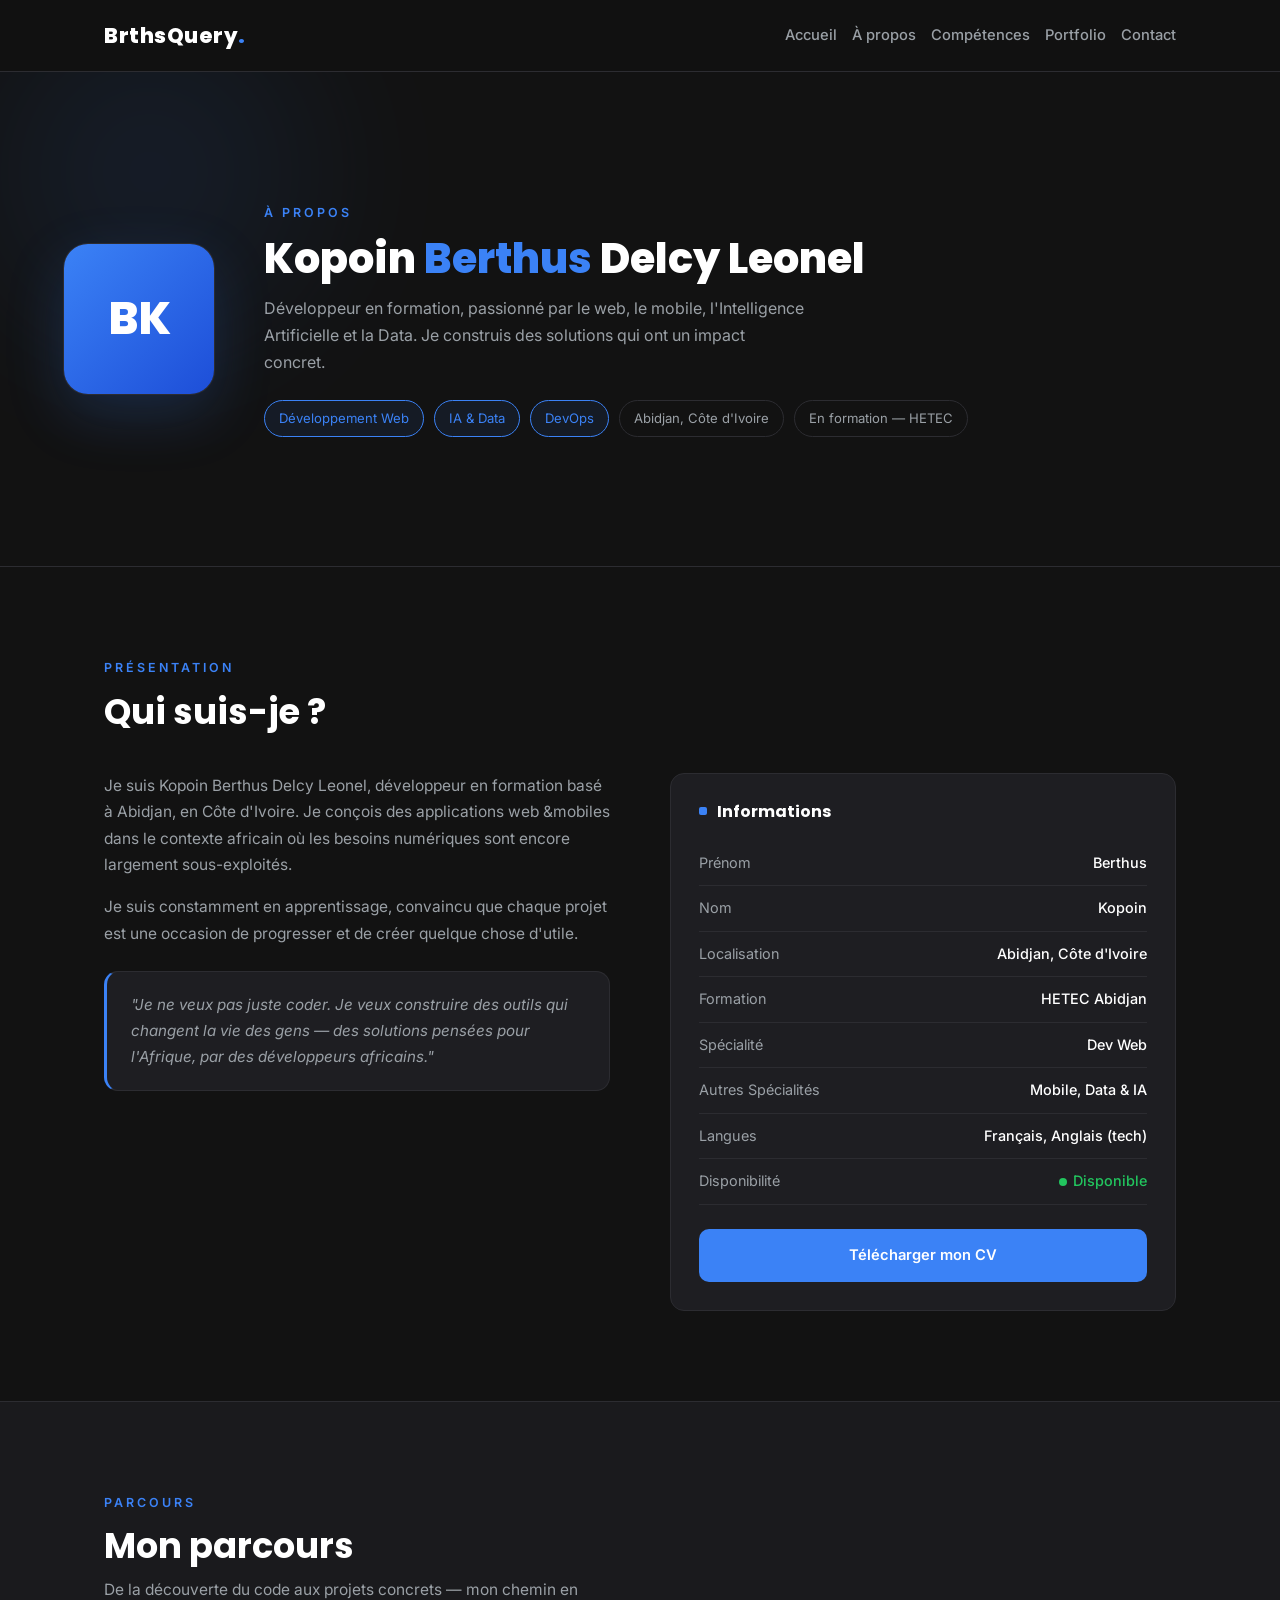
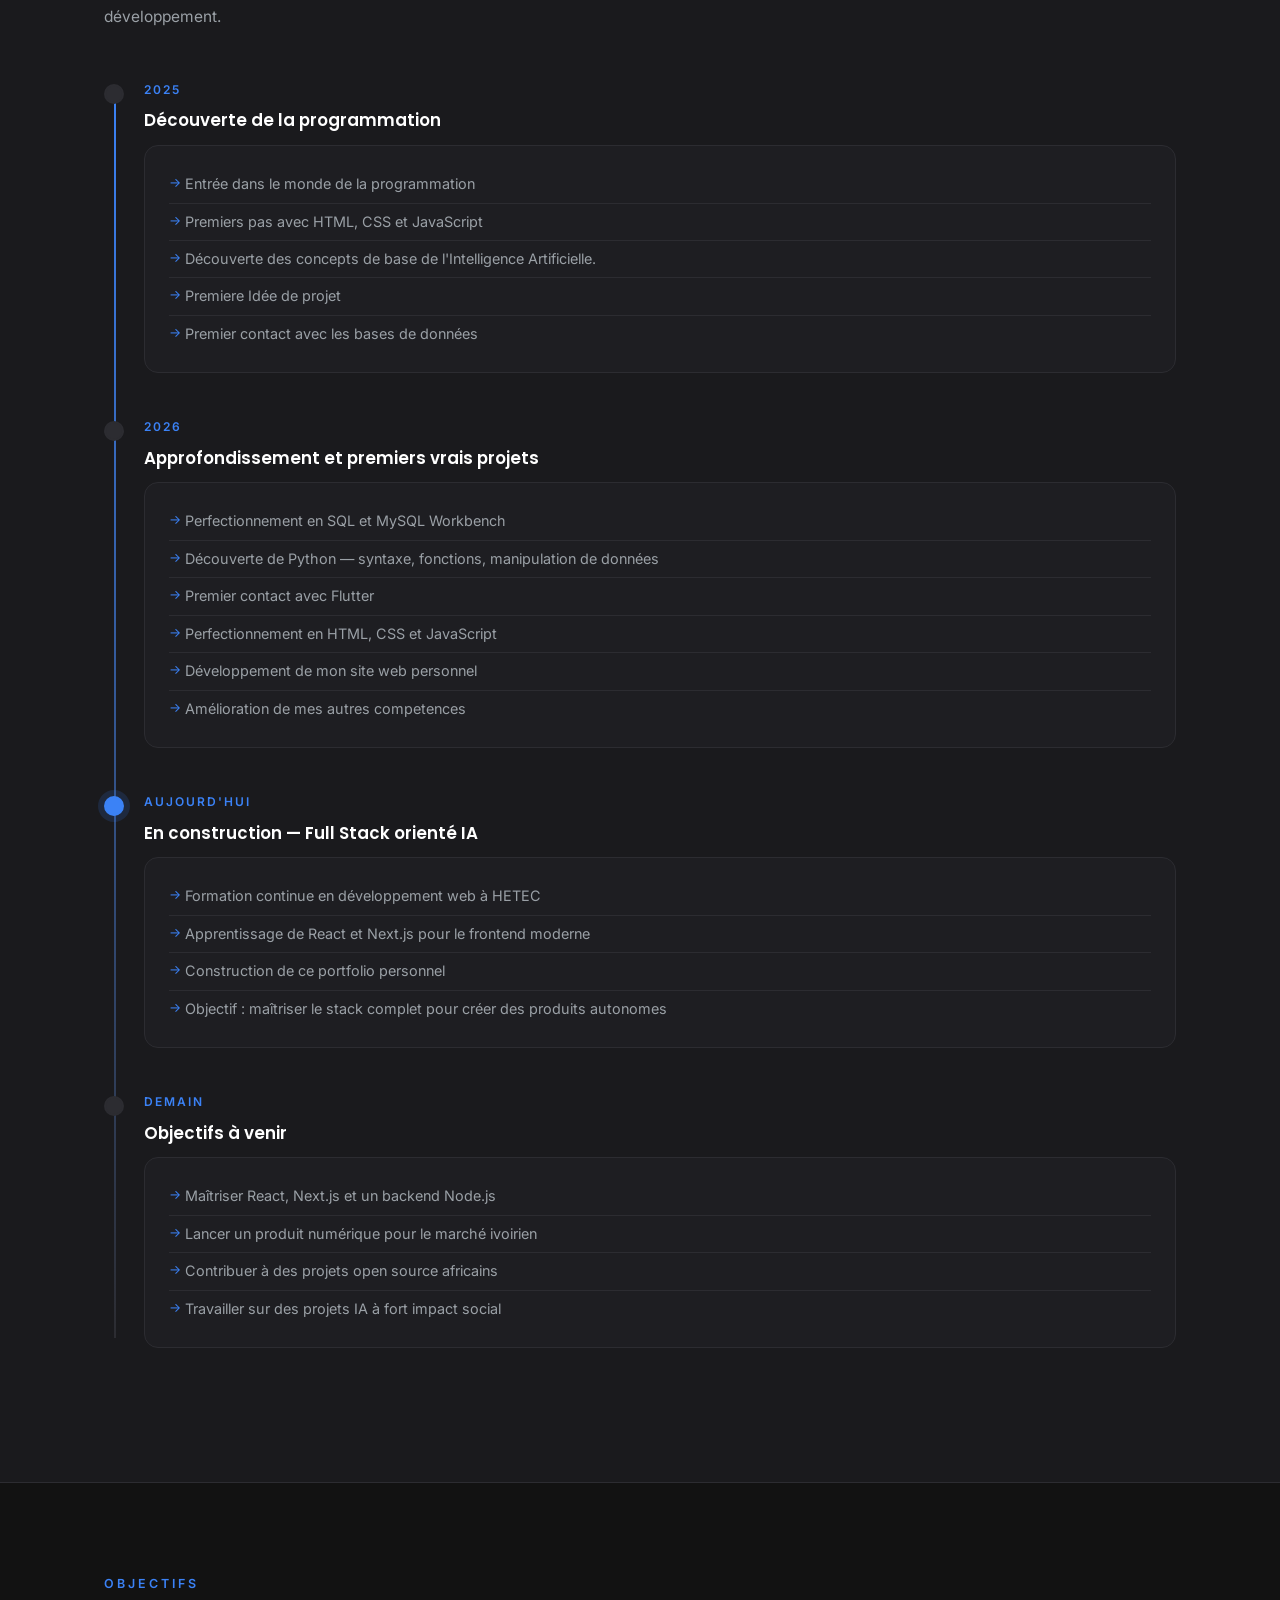
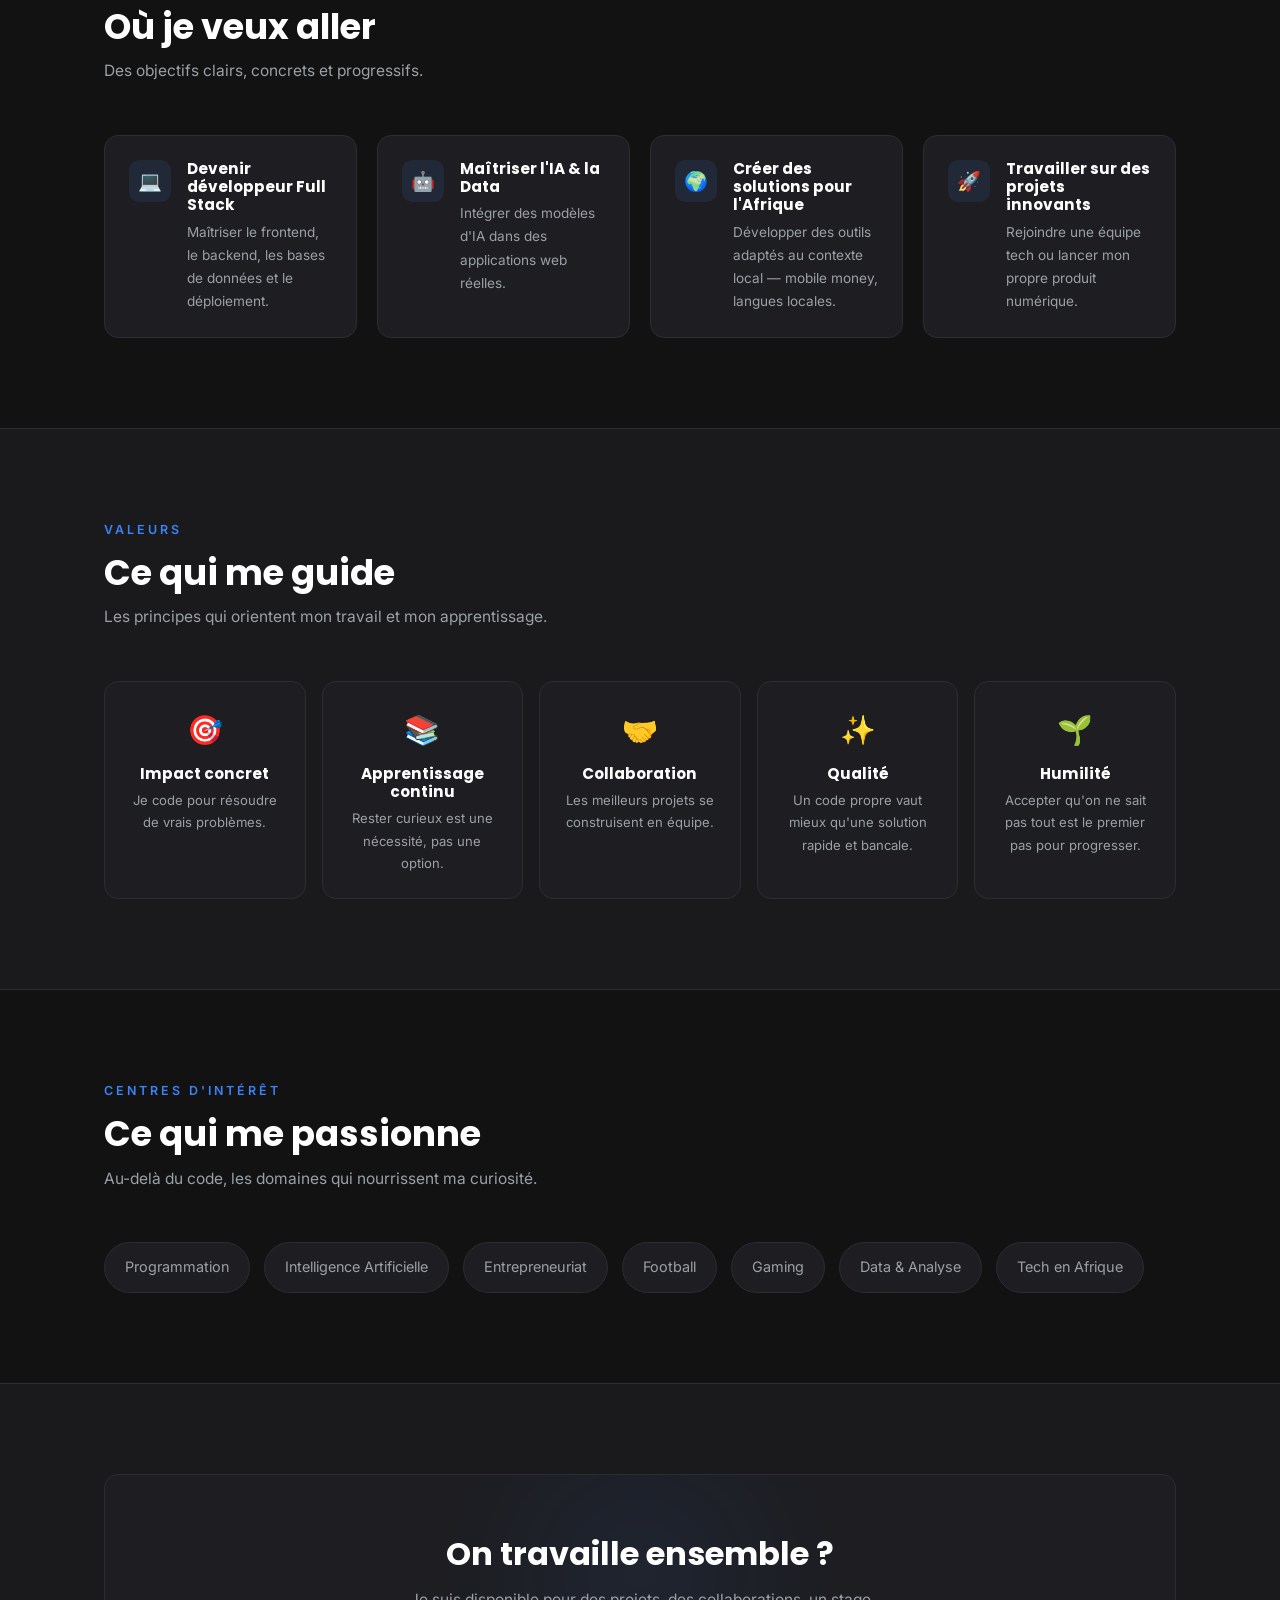
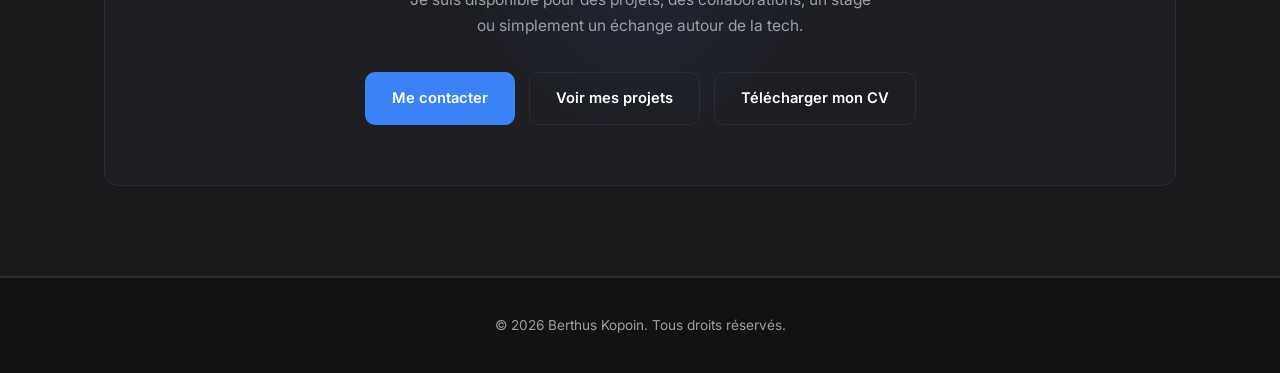
==== commit 9918bed2: "Mise a jour" ====
--- a/Apropos.html
+++ b/Apropos.html
@@ -10,11 +10,14 @@
   <link rel="stylesheet" href="style.css">
 </head>
 <body>
+    <button class="menu-toggle">
+    ☰
+    </button>
 
   <!-- ====== NAVIGATION ====== -->
   <header class="navbar">
     <nav class="nav-container">
-      <div class="logo">Brths core<span class="logo-dot">.</span></div>
+      <div class="logo">BrthsQuery<span class="logo-dot">.</span></div>
       <div class="nav-links">
         <a href="index.html">Accueil</a>
         <a href="apropos.html">À propos</a>
@@ -87,7 +90,7 @@
             <span class="disponible">Disponible</span>
           </div>
           <div style="margin-top:24px;">
-            <a href="CV 1 Kopoin Berthus (Reform).pdf" class="btn btn-primary" download style="display:block; text-align:center;">
+            <a href="cv_berthus.pdf" class="btn btn-primary" download style="display:block; text-align:center;">
               Télécharger mon CV
             </a>
           </div>
@@ -273,7 +276,7 @@
         <div class="cta-buttons">
           <a href="contact.html" class="btn btn-primary">Me contacter</a>
           <a href="portfolio.html" class="btn btn-outline">Voir mes projets</a>
-          <a href="CV 1 Kopoin Berthus (Reform).pdf" class="btn btn-outline" download>Télécharger mon CV</a>
+          <a href="cv_berthus.pdf" class="btn btn-outline" download>Télécharger mon CV</a>
         </div>
       </div>
     </div>
--- a/style.css
+++ b/style.css
@@ -88,10 +88,124 @@
 }
 
 /* Liens du menu */
-.nav-links {
-  display: flex;
-  gap: 32px;
-}
+.nav-links{
+    display:flex;
+    gap:15px;
+}
+
+/* ==========================
+   MENU HAMBURGER
+========================== */
+
+.menu-toggle{
+
+    display:none;
+    position:fixed;
+    top:20px;
+    right:20px;
+    width:50px;
+    height:50px;
+
+    border:none;
+    border-radius:12px;
+
+    background:rgba(30,30,34,.95);
+    backdrop-filter:blur(15px);
+
+    color:#fff;
+    font-size:24px;
+    cursor:pointer;
+
+    z-index:10000;
+
+    border:1px solid var(--border);
+
+    transition:.3s;
+}
+
+.menu-toggle:hover{
+
+    border-color:var(--blue);
+    color:var(--blue);
+
+}
+
+
+
+/* ==========================
+   MOBILE
+========================== */
+
+@media(max-width:768px){
+
+    .menu-toggle{
+
+        display:flex;
+        justify-content:center;
+        align-items:center;
+
+    }
+
+
+    .nav-links{
+
+        position:fixed;
+
+        top:80px;
+        right:20px;
+
+        width:220px;
+
+        display:none;
+        flex-direction:column;
+
+        background:rgba(30,30,34,.97);
+
+        backdrop-filter:blur(20px);
+
+        border:1px solid var(--border);
+
+        border-radius:16px;
+
+        padding:15px;
+
+        gap:5px;
+
+        z-index:9999;
+
+        box-shadow:0 20px 60px rgba(0,0,0,.45);
+
+    }
+
+
+    .nav-links.active{
+
+        display:flex;
+
+    }
+
+
+    .nav-links a{
+
+        padding:12px 15px;
+
+        border-radius:10px;
+
+        transition:.3s;
+
+    }
+
+
+    .nav-links a:hover{
+
+        background:rgba(59,130,246,.12);
+
+        color:var(--blue);
+
+    }
+
+}
+
 
 .nav-links a {
   font-size: 0.92rem;
@@ -1523,3 +1637,420 @@
   .contact-grid-full { grid-template-columns: 1fr; gap: 40px; }
   .methodes-grid { grid-template-columns: 1fr; }
 }
+
+/* ==========================================================
+   RESPONSIVE COMPLET PORTFOLIO
+   Mobile + Tablette
+========================================================== */
+
+
+/* ===========================
+   TABLETTE (max-width: 1024px)
+=========================== */
+
+@media (max-width:1024px){
+
+    .section-inner{
+        padding:70px 4%;
+    }
+
+
+    /* HERO */
+
+    .hero-title{
+        font-size:2.7rem;
+    }
+
+
+    .hero-role{
+        max-width:100%;
+    }
+
+
+    /* GRILLES */
+
+    .about-grid,
+    .presentation-grid,
+    .contact-grid,
+    .contact-grid-full{
+
+        grid-template-columns:1fr;
+        gap:40px;
+    }
+
+
+    .skills-grid{
+        grid-template-columns:repeat(2,1fr);
+    }
+
+
+    .projects-grid{
+        grid-template-columns:repeat(2,1fr);
+    }
+
+
+    .project-card-full-inner{
+
+        grid-template-columns:1fr;
+    }
+
+
+    .project-card-img{
+
+        min-height:220px;
+    }
+
+
+    /* A PROPOS */
+
+    .apropos-hero-content{
+
+        grid-template-columns:1fr;
+        text-align:center;
+    }
+
+
+    .apropos-avatar{
+
+        margin:auto;
+    }
+
+
+    .hero-tags{
+
+        justify-content:center;
+    }
+
+
+    /* NAV */
+
+    .nav-container{
+
+        padding:18px 4%;
+    }
+
+
+    .nav-links{
+
+        gap:20px;
+    }
+
+}
+
+
+
+
+/* ===========================
+   MOBILE (max-width:768px)
+=========================== */
+
+@media(max-width:768px){
+
+
+    body{
+
+        overflow-x:hidden;
+    }
+
+
+    /* GLOBAL */
+
+    .section-inner{
+
+        padding:60px 5%;
+    }
+
+
+    .section-title{
+
+        font-size:1.8rem;
+    }
+
+
+    .section-sub{
+
+        margin-bottom:30px;
+    }
+
+
+
+    /* NAVBAR */
+
+    .navbar{
+
+        position:sticky;
+    }
+
+
+    .nav-container{
+
+        padding:15px 5%;
+    }
+
+
+    .logo{
+
+        font-size:1.1rem;
+    }
+
+
+    .nav-links{
+
+        display:none;
+    }
+
+
+
+    /* HERO */
+
+    .section-hero{
+
+        min-height:auto;
+        padding:100px 5% 70px;
+    }
+
+
+    .hero-title{
+
+        font-size:2rem;
+        line-height:1.2;
+    }
+
+
+    .hero-role{
+
+        font-size:.95rem;
+    }
+
+
+    .avatar{
+
+        width:75px;
+        height:75px;
+        font-size:1.5rem;
+    }
+
+
+
+    /* BOUTONS */
+
+    .hero-buttons{
+
+        flex-direction:column;
+        width:100%;
+    }
+
+
+    .btn{
+
+        width:100%;
+        text-align:center;
+    }
+
+
+
+    /* STATS */
+
+    .stats{
+
+        flex-direction:column;
+        gap:25px;
+    }
+
+
+    .stat-num{
+
+        font-size:2rem;
+    }
+
+
+
+    /* COMPETENCES */
+
+    .skills-grid{
+
+        grid-template-columns:1fr;
+    }
+
+
+    .skill-card{
+
+        padding:22px;
+    }
+
+
+
+    /* PROJETS */
+
+    .projects-grid{
+
+        grid-template-columns:1fr;
+    }
+
+
+    .project-card{
+
+        width:100%;
+    }
+
+
+    .project-body{
+
+        padding:18px;
+    }
+
+
+
+    /* PAGE PORTFOLIO DETAIL */
+
+    .project-card-info{
+
+        padding:22px;
+    }
+
+
+    .project-meta-row{
+
+        flex-direction:column;
+        gap:4px;
+    }
+
+
+    .project-meta-label{
+
+        min-width:auto;
+    }
+
+
+
+    /* A PROPOS */
+
+    .apropos-hero{
+
+        min-height:auto;
+        padding:80px 5%;
+    }
+
+
+    .apropos-avatar{
+
+        width:120px;
+        height:120px;
+        font-size:2rem;
+    }
+
+
+    .apropos-hero-text h1{
+
+        font-size:2rem;
+    }
+
+
+    .presentation-grid{
+
+        grid-template-columns:1fr;
+    }
+
+
+
+    /* TIMELINE */
+
+    .timeline{
+
+        padding-left:25px;
+    }
+
+
+    .timeline-full{
+
+        padding-left:30px;
+    }
+
+
+
+    /* OBJECTIFS */
+
+    .objectifs-grid,
+    .valeurs-grid,
+    .methodes-grid{
+
+        grid-template-columns:1fr;
+    }
+
+
+
+    /* CONTACT */
+
+    .contact-side{
+
+        padding:20px;
+    }
+
+
+    .socials{
+
+        grid-template-columns:1fr;
+    }
+
+
+    .contact-grid-full{
+
+        gap:30px;
+    }
+
+
+
+    /* CTA */
+
+    .cta-section{
+
+        padding:35px 20px;
+    }
+
+
+    .cta-section h2{
+
+        font-size:1.5rem;
+    }
+
+
+}
+
+
+
+/* ===========================
+   PETITS TELEPHONES
+   (max-width:400px)
+=========================== */
+
+@media(max-width:400px){
+
+
+    .hero-title{
+
+        font-size:1.7rem;
+    }
+
+
+    .section-title{
+
+        font-size:1.5rem;
+    }
+
+
+    .hero-buttons{
+
+        gap:10px;
+    }
+
+
+    .skill-card,
+    .project-body{
+
+        padding:16px;
+    }
+
+    .stat-num{
+        font-size:1.7rem;
+    }
+}
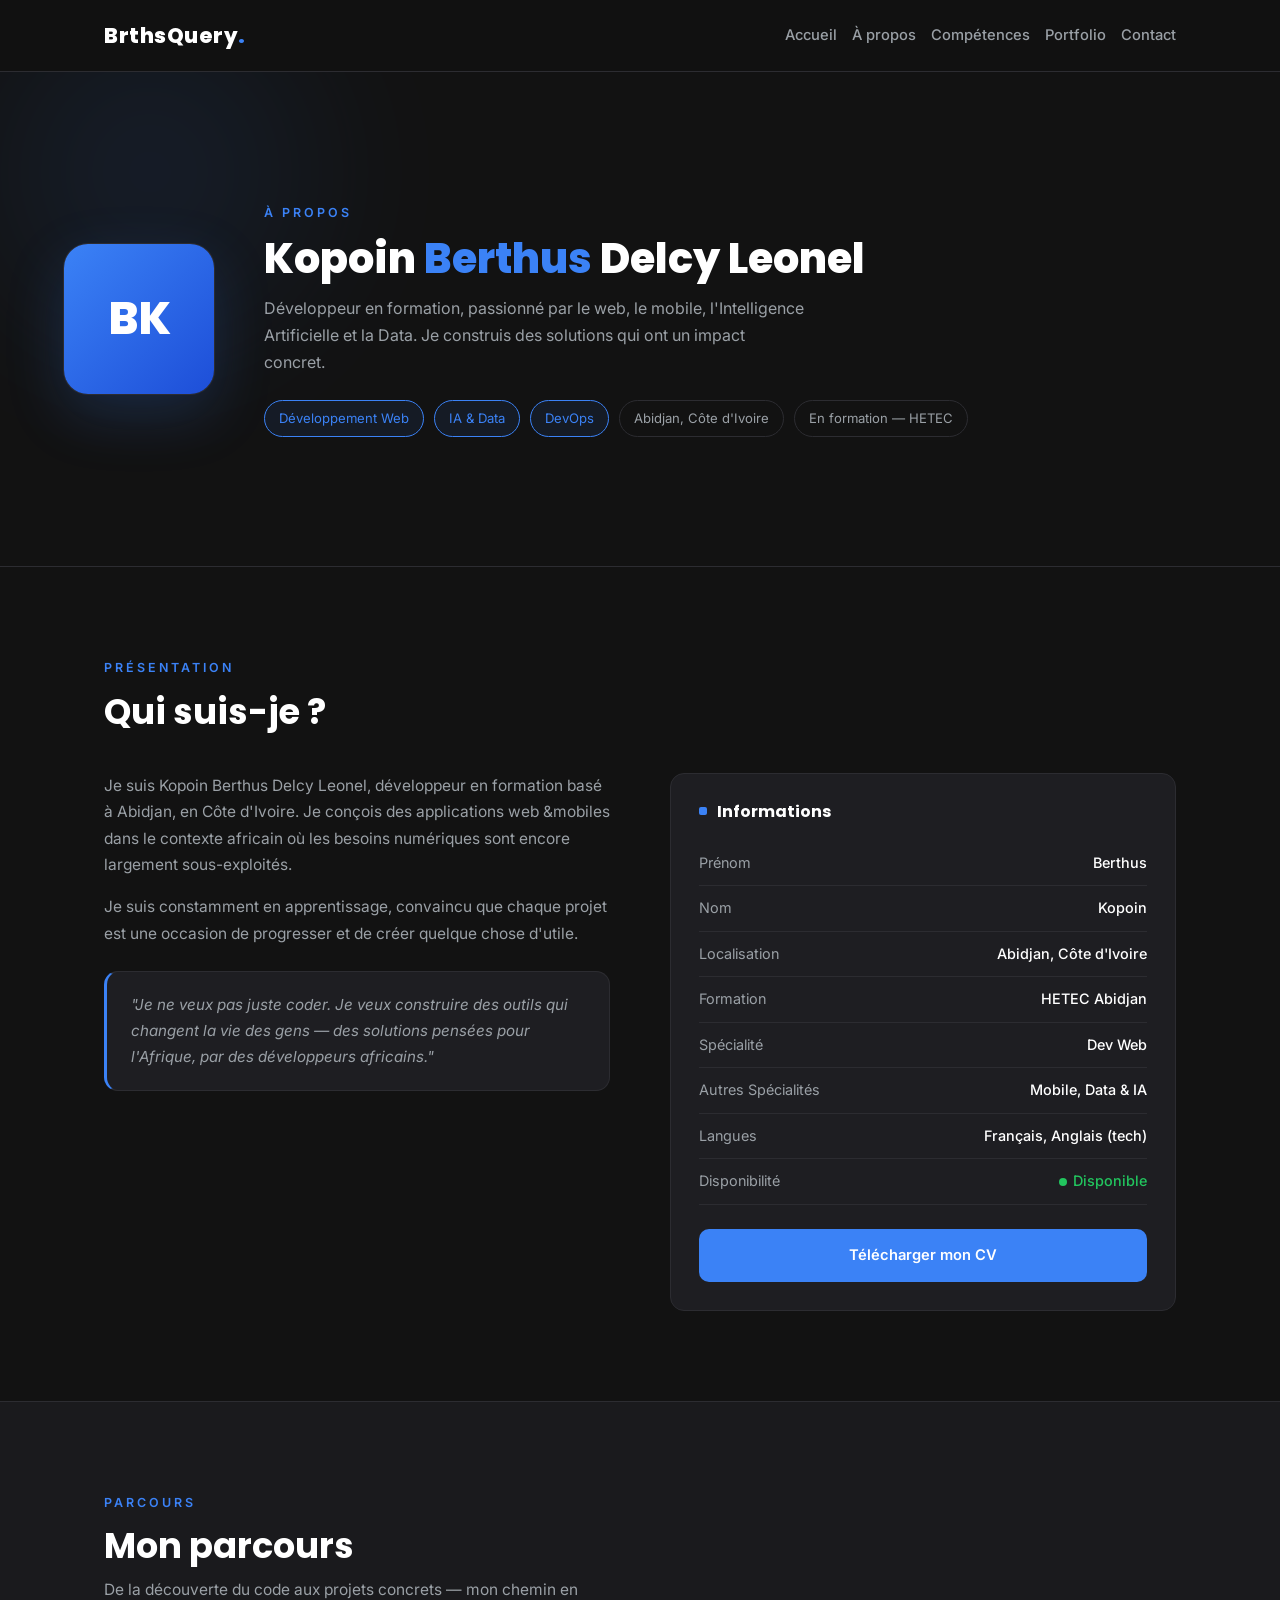
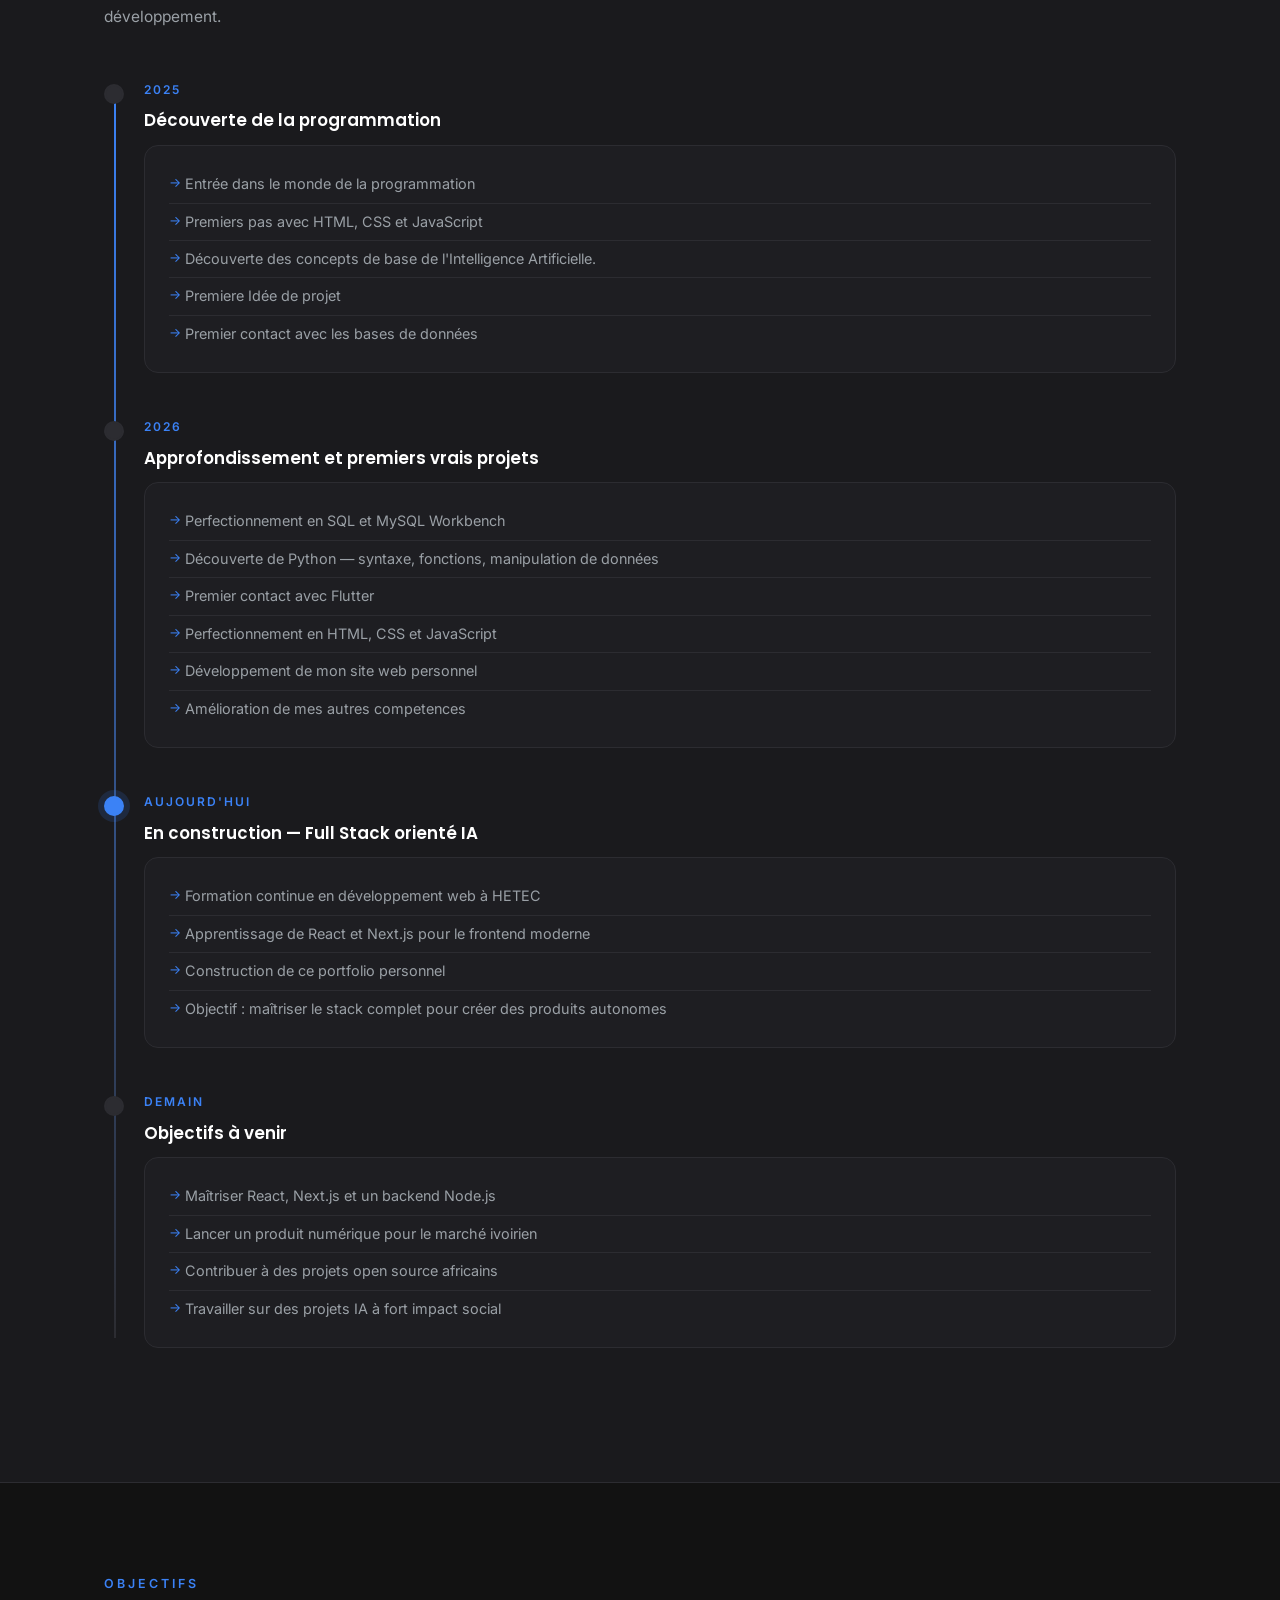
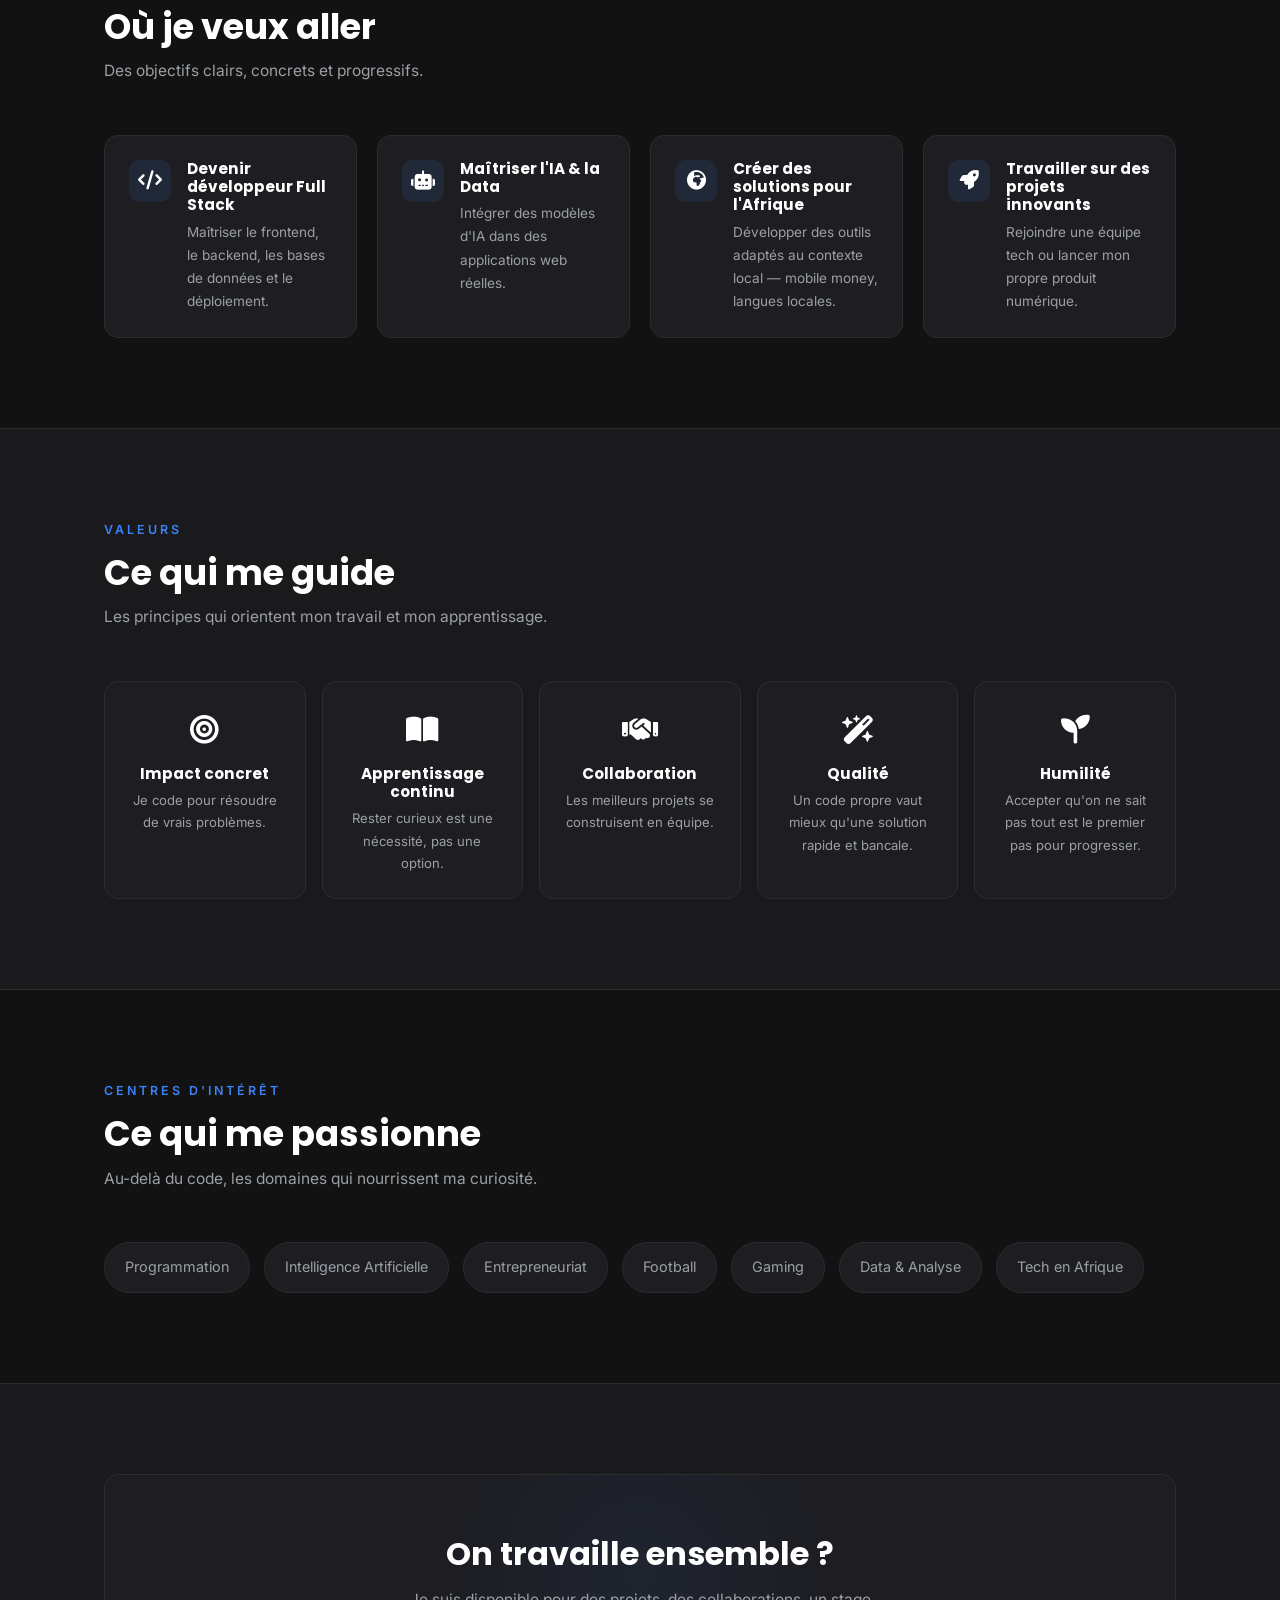
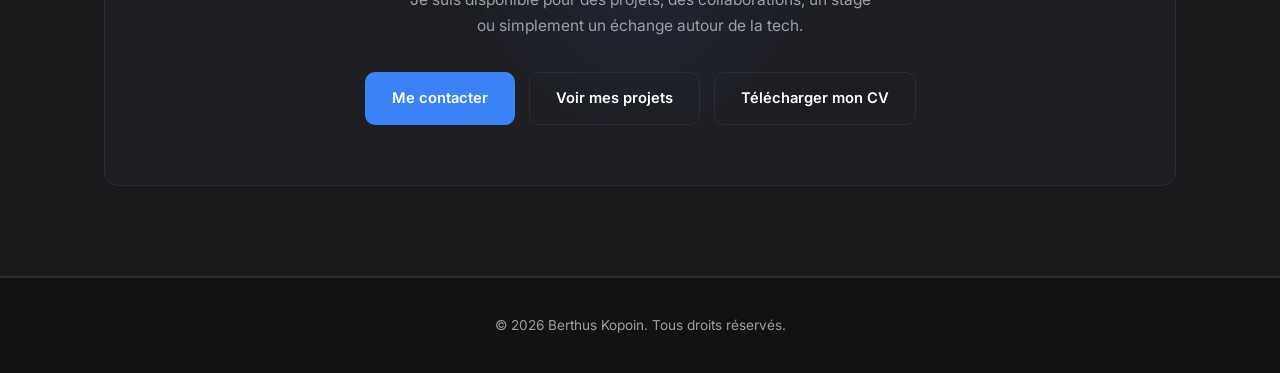
==== commit a77c67ff: "Changement des emoji en icon" ====
--- a/Apropos.html
+++ b/Apropos.html
@@ -7,7 +7,8 @@
   <link rel="preconnect" href="https://fonts.googleapis.com">
   <link rel="preconnect" href="https://fonts.gstatic.com" crossorigin>
   <link href="https://fonts.googleapis.com/css2?family=Inter:wght@400;500;600&family=Poppins:wght@600;700;800&display=swap" rel="stylesheet">
-  <link rel="stylesheet" href="style.css">
+  <link rel="stylesheet" href="style2.css">
+  <link rel="stylesheet" href="https://cdnjs.cloudflare.com/ajax/libs/font-awesome/6.7.2/css/all.min.css">
 </head>
 <body>
     <button class="menu-toggle">
@@ -180,28 +181,28 @@
 
       <div class="objectifs-grid">
         <div class="objectif-card">
-          <div class="objectif-icon">💻</div>
+          <div class="objectif-icon"><i class="fa-solid fa-code"></i></div>
           <div>
             <h4>Devenir développeur Full Stack</h4>
             <p>Maîtriser le frontend, le backend, les bases de données et le déploiement.</p>
           </div>
         </div>
         <div class="objectif-card">
-          <div class="objectif-icon">🤖</div>
+          <div class="objectif-icon"><i class="fa-solid fa-robot"></i></div>
           <div>
             <h4>Maîtriser l'IA & la Data</h4>
             <p>Intégrer des modèles d'IA dans des applications web réelles.</p>
           </div>
         </div>
         <div class="objectif-card">
-          <div class="objectif-icon">🌍</div>
+          <div class="objectif-icon"><i class="fa-solid fa-earth-africa"></i></div>
           <div>
             <h4>Créer des solutions pour l'Afrique</h4>
             <p>Développer des outils adaptés au contexte local — mobile money, langues locales.</p>
           </div>
         </div>
         <div class="objectif-card">
-          <div class="objectif-icon">🚀</div>
+          <div class="objectif-icon"><i class="fa-solid fa-rocket"></i></div>
           <div>
             <h4>Travailler sur des projets innovants</h4>
             <p>Rejoindre une équipe tech ou lancer mon propre produit numérique.</p>
@@ -220,27 +221,27 @@
 
       <div class="valeurs-grid">
         <div class="valeur-item">
-            <div class="valeur-icon">🎯</div>
+            <div class="valeur-icon"><i class="fa-solid fa-bullseye"></i></div>
           <h4>Impact concret</h4>
           <p>Je code pour résoudre de vrais problèmes.</p>
         </div>
         <div class="valeur-item">
-          <div class="valeur-icon">📚</div>
+          <div class="valeur-icon"><i class="fa-solid fa-book-open"></i></div>
           <h4>Apprentissage continu</h4>
           <p>Rester curieux est une nécessité, pas une option.</p>
         </div>
         <div class="valeur-item">
-          <div class="valeur-icon">🤝</div>
+          <div class="valeur-icon"><i class="fa-solid fa-handshake"></i></div>
           <h4>Collaboration</h4>
           <p>Les meilleurs projets se construisent en équipe.</p>
         </div>
         <div class="valeur-item">
-          <div class="valeur-icon">✨</div>
+          <div class="valeur-icon"><i class="fa-solid fa-wand-magic-sparkles"></i></div>
           <h4>Qualité</h4>
           <p>Un code propre vaut mieux qu'une solution rapide et bancale.</p>
         </div>
         <div class="valeur-item">
-          <div class="valeur-icon">🌱</div>
+          <div class="valeur-icon"><i class="fa-solid fa-seedling"></i></div>
           <h4>Humilité</h4>
           <p>Accepter qu'on ne sait pas tout est le premier pas pour progresser.</p>
         </div>
@@ -286,6 +287,6 @@
   <footer class="footer">
     <p>&copy; 2026 Berthus Kopoin. Tous droits réservés.</p>
   </footer>
-
+  <script src="mon script.js"></script>
 </body>
 </html>
--- a/style2.css
+++ b/style2.css
@@ -0,0 +1,1813 @@
+/* =============================================
+   style.css — Portfolio Berthus Kopoin
+   ============================================= */
+
+/* ---- Variables ---- */
+:root {
+  --bg:        #121212;
+  --bg-alt:    #1a1a1d;
+  --card:      #1e1e22;
+  --border:    #2c2c31;
+  --white:     #ffffff;
+  --muted:     #9aa0a6;
+  --blue:      #3B82F6;
+  --blue-glow: rgba(59, 130, 246, 0.15);
+  --radius:    14px;
+  --transition: .25s ease;
+}
+
+/* ---- Reset de base ---- */
+*, *::before, *::after {
+  margin: 0;
+  padding: 0;
+  box-sizing: border-box;
+}
+
+html {
+  scroll-behavior: smooth;
+}
+
+body {
+  background-color: var(--bg);
+  color: var(--white);
+  font-family: 'Inter', sans-serif;
+  font-size: 16px;
+  line-height: 1.7;
+}
+
+h1, h2, h3, h4 {
+  font-family: 'Poppins', sans-serif;
+  line-height: 1.2;
+}
+
+a {
+  text-decoration: none;
+  color: inherit;
+}
+
+ul {
+  list-style: none;
+}
+
+img {
+  max-width: 100%;
+  display: block;
+}
+
+/* =============================================
+   NAVBAR
+   ============================================= */
+.navbar {
+  position: sticky;
+  top: 0;
+  z-index: 100;
+  background: rgba(18, 18, 18, 0.75);
+  backdrop-filter: blur(14px);
+  border-bottom: 1px solid var(--border);
+}
+
+.nav-container {
+  max-width: 1200px;
+  margin: 0 auto;
+  padding: 18px 5%;
+  display: flex;
+  align-items: center;
+  justify-content: space-between;
+}
+
+/* Logo */
+.logo {
+  font-family: 'Poppins', sans-serif;
+  font-weight: 800;
+  font-size: 1.3rem;
+  letter-spacing: 0.5px;
+}
+
+.logo-dot {
+  color: var(--blue);
+}
+
+/* Liens du menu */
+.nav-links {
+    display: flex;
+    gap: 15px;
+}
+
+.nav-links a {
+  font-size: 0.92rem;
+  font-weight: 500;
+  color: var(--muted);
+  transition: color var(--transition);
+  position: relative;
+}
+
+.nav-links a::after {
+  content: '';
+  position: absolute;
+  left: 0;
+  bottom: -4px;
+  width: 0;
+  height: 2px;
+  background: var(--blue);
+  transition: width var(--transition);
+}
+
+.nav-links a:hover {
+  color: var(--white);
+}
+
+.nav-links a:hover::after {
+  width: 100%;
+}
+
+/* ==========================
+   MENU HAMBURGER
+========================== */
+.menu-toggle {
+    display: none;
+    position: fixed;
+    top: 20px;
+    right: 20px;
+    width: 50px;
+    height: 50px;
+    border: none;
+    border-radius: 12px;
+    background: rgba(30, 30, 34, .95);
+    backdrop-filter: blur(15px);
+    color: #fff;
+    font-size: 24px;
+    cursor: pointer;
+    z-index: 10000;
+    border: 1px solid var(--border);
+    transition: .3s;
+}
+
+.menu-toggle:hover {
+    border-color: var(--blue);
+    color: var(--blue);
+}
+
+/* =============================================
+   SECTIONS — structure commune
+   ============================================= */
+.section {
+  border-bottom: 1px solid var(--border);
+}
+
+.section--alt {
+  background: var(--bg-alt);
+}
+
+.section-inner {
+  max-width: 1200px;
+  margin: 0 auto;
+  padding: 90px 5%;
+}
+
+/* Eyebrow (label au-dessus du titre) */
+.eyebrow {
+  display: block;
+  font-size: 0.78rem;
+  font-weight: 600;
+  color: var(--blue);
+  letter-spacing: 3px;
+  text-transform: uppercase;
+  margin-bottom: 12px;
+}
+
+/* Titres de section */
+.section-title {
+  font-size: 2.2rem;
+  font-weight: 700;
+  margin-bottom: 10px;
+}
+
+.section-sub {
+  color: var(--muted);
+  font-size: 0.97rem;
+  max-width: 520px;
+  margin-bottom: 50px;
+}
+
+.sub-title {
+  font-size: 1rem;
+  font-weight: 600;
+  margin: 24px 0 10px;
+  color: var(--white);
+}
+
+/* =============================================
+   HERO
+   ============================================= */
+.section-hero {
+  min-height: 92vh;
+  display: flex;
+  align-items: center;
+  padding: 0 5%;
+  position: relative;
+  overflow: hidden;
+  border-bottom: 1px solid var(--border);
+}
+
+/* Halo lumineux derrière le hero */
+.section-hero::before {
+  content: '';
+  position: absolute;
+  top: -180px;
+  right: -120px;
+  width: 520px;
+  height: 520px;
+  background: radial-gradient(circle, var(--blue) 0%, transparent 70%);
+  opacity: 0.15;
+  filter: blur(50px);
+  pointer-events: none;
+}
+
+.hero-content {
+  max-width: 1200px;
+  margin: 0 auto;
+  width: 100%;
+  position: relative;
+  z-index: 1;
+}
+
+/* Avatar initiales */
+.avatar {
+  width: 90px;
+  height: 90px;
+  border-radius: 50%;
+  background: linear-gradient(135deg, var(--blue), #1d4ed8);
+  display: flex;
+  align-items: center;
+  justify-content: center;
+  font-family: 'Poppins', sans-serif;
+  font-weight: 800;
+  font-size: 1.8rem;
+  color: var(--white);
+  margin-bottom: 28px;
+}
+
+.hero-title {
+  font-size: 3.2rem;
+  font-weight: 800;
+  margin-bottom: 16px;
+}
+
+.hero-accent {
+  color: var(--blue);
+}
+
+.hero-role {
+  color: var(--muted);
+  font-size: 1.1rem;
+  max-width: 540px;
+  margin-bottom: 36px;
+}
+
+/* Boutons */
+.hero-buttons {
+  display: flex;
+  gap: 14px;
+  flex-wrap: wrap;
+  margin-bottom: 60px;
+}
+
+/* =============================================
+   BOUTONS
+   ============================================= */
+.btn {
+  display: inline-block;
+  padding: 13px 26px;
+  border-radius: 10px;
+  font-family: 'Inter', sans-serif;
+  font-weight: 600;
+  font-size: 0.92rem;
+  cursor: pointer;
+  transition: transform var(--transition), background var(--transition), border-color var(--transition), color var(--transition);
+  border: 1px solid transparent;
+}
+
+.btn-primary {
+  background: var(--blue);
+  color: var(--white);
+}
+
+.btn-primary:hover {
+  background: #2563eb;
+  transform: translateY(-2px);
+}
+
+.btn-outline {
+  background: transparent;
+  border-color: var(--border);
+  color: var(--white);
+}
+
+.btn-outline:hover {
+  border-color: var(--blue);
+  color: var(--blue);
+  transform: translateY(-2px);
+}
+
+/* =============================================
+   STATISTIQUES (hero)
+   ============================================= */
+.stats {
+  display: flex;
+  gap: 56px;
+  flex-wrap: wrap;
+}
+
+.stat-num {
+  font-family: 'Poppins', sans-serif;
+  font-size: 2.5rem;
+  font-weight: 800;
+  color: var(--blue);
+  line-height: 1;
+}
+
+.stat-label {
+  color: var(--muted);
+  font-size: 0.85rem;
+  margin-top: 5px;
+}
+
+/* =============================================
+   À PROPOS
+   ============================================= */
+.about-grid {
+  display: grid;
+  grid-template-columns: 1fr 1fr;
+  gap: 60px;
+  margin-top: 40px;
+}
+
+.about-text p {
+  color: var(--muted);
+  margin-bottom: 16px;
+  font-size: 0.97rem;
+}
+
+.about-list {
+  color: var(--muted);
+  font-size: 0.92rem;
+  margin-bottom: 28px;
+}
+
+.about-list li {
+  padding: 6px 0;
+  padding-left: 18px;
+  position: relative;
+}
+
+.about-list li::before {
+  content: '→';
+  position: absolute;
+  left: 0;
+  color: var(--blue);
+}
+
+/* Timeline */
+.timeline {
+  position: relative;
+  padding-left: 30px;
+}
+
+.timeline::before {
+  content: '';
+  position: absolute;
+  left: 7px;
+  top: 40px;
+  bottom: 10px;
+  width: 2px;
+  background: var(--border);
+}
+
+.tl-item {
+  position: relative;
+  margin-bottom: 32px;
+}
+
+.tl-dot {
+  position: absolute;
+  left: -30px;
+  top: 4px;
+  width: 14px;
+  height: 14px;
+  border-radius: 50%;
+  background: var(--border);
+  border: 2px solid var(--border);
+}
+
+.tl-dot--active {
+  background: var(--blue);
+  border-color: var(--blue);
+  box-shadow: 0 0 0 5px var(--blue-glow);
+}
+
+.tl-body h4 {
+  font-size: 0.95rem;
+  margin-bottom: 6px;
+  font-family: 'Poppins', sans-serif;
+}
+
+.tl-body ul {
+  color: var(--muted);
+  font-size: 0.88rem;
+}
+
+.tl-body ul li {
+  padding: 3px 0;
+  padding-left: 14px;
+  position: relative;
+}
+
+.tl-body ul li::before {
+  content: '·';
+  position: absolute;
+  left: 0;
+  color: var(--blue);
+  font-size: 1.2rem;
+  line-height: 1;
+}
+
+/* =============================================
+   COMPÉTENCES
+   ============================================= */
+.skills-grid {
+  display: grid;
+  grid-template-columns: repeat(auto-fit, minmax(250px, 1fr));
+  gap: 22px;
+  margin-top: 40px;
+}
+
+.skill-card {
+  background: var(--card);
+  border: 1px solid var(--border);
+  border-radius: var(--radius);
+  padding: 26px;
+  transition: transform var(--transition), border-color var(--transition);
+}
+
+.skill-card:hover {
+  transform: translateY(-5px);
+  border-color: var(--blue);
+}
+
+.skill-card-title {
+  font-size: 1rem;
+  font-weight: 600;
+  margin-bottom: 20px;
+  display: flex;
+  align-items: center;
+  gap: 10px;
+}
+
+.skill-card-title::before {
+  content: '';
+  width: 8px;
+  height: 8px;
+  border-radius: 2px;
+  background: var(--blue);
+  flex-shrink: 0;
+}
+
+.skill-row {
+  display: flex;
+  justify-content: space-between;
+  font-size: 0.88rem;
+  margin-bottom: 7px;
+}
+
+.skill-name {
+  color: var(--white);
+}
+
+.skill-level {
+  color: var(--muted);
+}
+
+.skill-bar {
+  height: 5px;
+  background: var(--bg);
+  border-radius: 3px;
+  overflow: hidden;
+  margin-bottom: 16px;
+}
+
+.skill-fill {
+  height: 100%;
+  background: var(--blue);
+  border-radius: 3px;
+}
+
+/* =============================================
+   PORTFOLIO
+   ============================================= */
+.filters {
+  display: flex;
+  gap: 12px;
+  flex-wrap: wrap;
+  margin-bottom: 36px;
+}
+
+.filter-btn {
+  padding: 8px 20px;
+  border: 1px solid var(--border);
+  border-radius: 30px;
+  font-size: 0.85rem;
+  color: var(--muted);
+  cursor: pointer;
+  transition: border-color var(--transition), color var(--transition);
+}
+
+.filter-btn:hover,
+.filter-btn.active {
+  border-color: var(--blue);
+  color: var(--blue);
+}
+
+.projects-grid {
+  display: grid;
+  grid-template-columns: repeat(auto-fit, minmax(290px, 1fr));
+  gap: 24px;
+}
+
+.project-card {
+  background: var(--card);
+  border: 1px solid var(--border);
+  border-radius: var(--radius);
+  overflow: hidden;
+  transition: transform var(--transition), border-color var(--transition);
+}
+
+.project-card:hover {
+  transform: translateY(-6px);
+  border-color: var(--blue);
+}
+
+/* Placeholder image du projet */
+.project-img {
+  height: 160px;
+  background: linear-gradient(135deg, #1d4ed8 0%, #121212 100%);
+  display: flex;
+  align-items: center;
+  justify-content: center;
+  font-family: 'Poppins', sans-serif;
+  font-size: 0.85rem;
+  font-weight: 600;
+  color: rgba(255, 255, 255, 0.4);
+  letter-spacing: 1px;
+}
+
+.project-body {
+  padding: 22px;
+}
+
+.project-name {
+  font-size: 1.05rem;
+  margin-bottom: 8px;
+}
+
+.project-desc {
+  color: var(--muted);
+  font-size: 0.88rem;
+  margin-bottom: 16px;
+}
+
+.project-tags {
+  display: flex;
+  gap: 8px;
+  flex-wrap: wrap;
+  margin-bottom: 18px;
+}
+
+.tag {
+  font-size: 0.72rem;
+  padding: 4px 10px;
+  border: 1px solid var(--border);
+  border-radius: 6px;
+  color: var(--blue);
+}
+
+.project-links {
+  display: flex;
+  gap: 20px;
+  font-size: 0.85rem;
+}
+
+.project-links a {
+  color: var(--muted);
+  transition: color var(--transition);
+}
+
+.project-links a:hover {
+  color: var(--blue);
+}
+
+/* =============================================
+   CONTACT
+   ============================================= */
+.contact-grid {
+  display: grid;
+  grid-template-columns: 1.3fr 1fr;
+  gap: 60px;
+  margin-top: 40px;
+}
+
+.contact-form {
+  display: flex;
+  flex-direction: column;
+  gap: 0;
+}
+
+.form-field {
+  margin-bottom: 20px;
+}
+
+.form-field label {
+  display: block;
+  font-size: 0.85rem;
+  color: var(--muted);
+  margin-bottom: 8px;
+}
+
+.form-field input,
+.form-field textarea {
+  width: 100%;
+  background: var(--card);
+  border: 1px solid var(--border);
+  border-radius: 10px;
+  padding: 13px 16px;
+  color: var(--white);
+  font-family: 'Inter', sans-serif;
+  font-size: 0.92rem;
+  transition: border-color var(--transition);
+  resize: vertical;
+}
+
+.form-field input:focus,
+.form-field textarea:focus {
+  outline: none;
+  border-color: var(--blue);
+}
+
+/* Côté réseaux sociaux */
+.contact-side {
+  background: var(--card);
+  border: 1px solid var(--border);
+  border-radius: var(--radius);
+  padding: 30px;
+}
+
+.contact-side h3 {
+  font-size: 1.1rem;
+  margin-bottom: 10px;
+}
+
+.contact-side p {
+  color: var(--muted);
+  font-size: 0.9rem;
+  margin-bottom: 24px;
+}
+
+.socials {
+  display: grid;
+  grid-template-columns: 1fr 1fr;
+  gap: 12px;
+}
+
+.social-btn {
+  border: 1px solid var(--border);
+  border-radius: 10px;
+  padding: 13px;
+  text-align: center;
+  font-size: 0.88rem;
+  color: var(--muted);
+  transition: border-color var(--transition), color var(--transition);
+}
+
+.social-btn:hover {
+  border-color: var(--blue);
+  color: var(--blue);
+}
+
+/* =============================================
+   FOOTER
+   ============================================= */
+.footer {
+  padding: 36px 5%;
+  text-align: center;
+  color: var(--muted);
+  font-size: 0.85rem;
+  border-top: 1px solid var(--border);
+}
+
+/* =============================================
+   À PROPOS — PAGE COMPLÈTE (apropos.html)
+   ============================================= */
+
+/* Hero spécifique à la page À propos */
+.apropos-hero {
+  min-height: 55vh;
+  display: flex;
+  align-items: center;
+  padding: 0 5%;
+  position: relative;
+  overflow: hidden;
+  border-bottom: 1px solid var(--border);
+}
+
+.apropos-hero::before {
+  content: '';
+  position: absolute;
+  top: -150px; left: -100px;
+  width: 500px; height: 500px;
+  background: radial-gradient(circle, var(--blue) 0%, transparent 70%);
+  opacity: 0.12;
+  filter: blur(60px);
+  pointer-events: none;
+}
+
+.apropos-hero-content {
+  max-width: 1200px;
+  margin: 0 auto;
+  width: 100%;
+  position: relative;
+  z-index: 1;
+  display: grid;
+  grid-template-columns: auto 1fr;
+  gap: 50px;
+  align-items: center;
+}
+
+/* Grand avatar de la page À propos */
+.apropos-avatar {
+  width: 150px;
+  height: 150px;
+  border-radius: 24px;
+  background: linear-gradient(135deg, var(--blue), #1d4ed8);
+  display: flex;
+  align-items: center;
+  justify-content: center;
+  font-family: 'Poppins', sans-serif;
+  font-weight: 800;
+  font-size: 2.8rem;
+  color: var(--white);
+  flex-shrink: 0;
+  box-shadow: 0 0 0 1px var(--border), 0 20px 60px rgba(59,130,246,0.2);
+}
+
+.apropos-hero-text h1 {
+  font-size: 2.6rem;
+  font-weight: 800;
+  margin-bottom: 12px;
+  line-height: 1.15;
+}
+
+.apropos-hero-text p {
+  color: var(--muted);
+  font-size: 1rem;
+  max-width: 540px;
+  margin-bottom: 24px;
+}
+
+/* Tags sous le titre du hero */
+.hero-tags {
+  display: flex;
+  gap: 10px;
+  flex-wrap: wrap;
+}
+
+.hero-tag {
+  padding: 6px 14px;
+  border: 1px solid var(--border);
+  border-radius: 30px;
+  font-size: 0.82rem;
+  color: var(--muted);
+}
+
+.hero-tag.active {
+  border-color: var(--blue);
+  color: var(--blue);
+  background: rgba(59,130,246,0.08);
+}
+
+/* Grille présentation (texte + carte infos) */
+.presentation-grid {
+  display: grid;
+  grid-template-columns: 1fr 1fr;
+  gap: 60px;
+  margin-top: 40px;
+}
+
+.presentation-grid p {
+  color: var(--muted);
+  font-size: 0.97rem;
+  margin-bottom: 16px;
+}
+
+/* Citation mise en valeur */
+.highlight-box {
+  background: var(--card);
+  border: 1px solid var(--border);
+  border-left: 3px solid var(--blue);
+  border-radius: var(--radius);
+  padding: 20px 24px;
+  margin-top: 24px;
+  color: var(--muted);
+  font-size: 0.95rem;
+  font-style: italic;
+}
+
+/* Carte d'informations personnelles */
+.info-card {
+  background: var(--card);
+  border: 1px solid var(--border);
+  border-radius: var(--radius);
+  padding: 28px;
+}
+
+.info-card h3 {
+  font-size: 1rem;
+  margin-bottom: 20px;
+  display: flex;
+  align-items: center;
+  gap: 10px;
+}
+
+.info-card h3::before {
+  content: '';
+  width: 8px; height: 8px;
+  border-radius: 2px;
+  background: var(--blue);
+  flex-shrink: 0;
+}
+
+.info-row {
+  display: flex;
+  justify-content: space-between;
+  align-items: center;
+  padding: 10px 0;
+  border-bottom: 1px solid var(--border);
+  font-size: 0.9rem;
+}
+
+.info-row:last-child { border-bottom: none; }
+.info-row span:first-child { color: var(--muted); }
+.info-row span:last-child { color: var(--white); font-weight: 500; }
+
+/* Point vert animé "Disponible" */
+.disponible {
+  color: #22c55e !important;
+  display: flex;
+  align-items: center;
+  gap: 6px;
+}
+
+.disponible::before {
+  content: '';
+  width: 8px; height: 8px;
+  border-radius: 50%;
+  background: #22c55e;
+  display: inline-block;
+  animation: pulse-dot 2s infinite;
+}
+
+@keyframes pulse-dot {
+  0%, 100% { opacity: 1; }
+  50% { opacity: 0.3; }
+}
+
+/* Timeline détaillée (apropos.html) */
+.timeline-full {
+  position: relative;
+  padding-left: 40px;
+  margin-top: 30px;
+}
+
+.timeline-full::before {
+  content: '';
+  position: absolute;
+  left: 10px; top: 10px; bottom: 10px;
+  width: 2px;
+  background: linear-gradient(180deg, var(--blue), var(--border));
+}
+
+.tl-full-item {
+  position: relative;
+  margin-bottom: 44px;
+}
+
+.tl-full-dot {
+  position: absolute;
+  left: -40px; top: 4px;
+  width: 20px; height: 20px;
+  border-radius: 50%;
+  background: var(--border);
+  border: 2px solid var(--border);
+}
+
+.tl-full-dot--active {
+  background: var(--blue);
+  border-color: var(--blue);
+  box-shadow: 0 0 0 6px rgba(59,130,246,0.15);
+}
+
+.tl-full-year {
+  font-size: 0.75rem;
+  font-weight: 600;
+  color: var(--blue);
+  letter-spacing: 2px;
+  text-transform: uppercase;
+  margin-bottom: 6px;
+}
+
+.tl-full-title {
+  font-family: 'Poppins', sans-serif;
+  font-size: 1.05rem;
+  font-weight: 600;
+  margin-bottom: 10px;
+}
+
+.tl-full-body {
+  background: var(--card);
+  border: 1px solid var(--border);
+  border-radius: var(--radius);
+  padding: 20px 24px;
+}
+
+.tl-full-body ul { color: var(--muted); font-size: 0.9rem; }
+
+.tl-full-body ul li {
+  padding: 6px 0 6px 16px;
+  position: relative;
+  border-bottom: 1px solid var(--border);
+}
+
+.tl-full-body ul li:last-child { border-bottom: none; }
+
+.tl-full-body ul li::before {
+  content: '→';
+  position: absolute;
+  left: 0;
+  color: var(--blue);
+  font-size: 0.8rem;
+}
+
+/* Cartes d'objectifs */
+.objectifs-grid {
+  display: grid;
+  grid-template-columns: repeat(auto-fit, minmax(240px, 1fr));
+  gap: 20px;
+  margin-top: 40px;
+}
+
+.objectif-card {
+  background: var(--card);
+  border: 1px solid var(--border);
+  border-radius: var(--radius);
+  padding: 24px;
+  display: flex;
+  gap: 16px;
+  align-items: flex-start;
+  transition: transform var(--transition), border-color var(--transition);
+}
+
+.objectif-card:hover {
+  transform: translateY(-4px);
+  border-color: var(--blue);
+}
+
+.objectif-icon {
+  width: 42px; height: 42px;
+  border-radius: 10px;
+  background: rgba(59,130,246,0.1);
+  display: flex;
+  align-items: center;
+  justify-content: center;
+  font-size: 1.2rem;
+  flex-shrink: 0;
+}
+
+.objectif-card h4 { font-size: 0.95rem; margin-bottom: 6px; }
+.objectif-card p { color: var(--muted); font-size: 0.85rem; }
+
+/* Cartes de valeurs */
+.valeurs-grid {
+  display: grid;
+  grid-template-columns: repeat(auto-fit, minmax(180px, 1fr));
+  gap: 16px;
+  margin-top: 40px;
+}
+
+.valeur-item {
+  background: var(--card);
+  border: 1px solid var(--border);
+  border-radius: var(--radius);
+  padding: 24px 20px;
+  text-align: center;
+  transition: transform var(--transition), border-color var(--transition);
+}
+
+.valeur-item:hover {
+  border-color: var(--blue);
+  transform: translateY(-3px);
+}
+
+.valeur-icon { font-size: 1.8rem; margin-bottom: 10px; }
+.valeur-item h4 { font-size: 0.95rem; margin-bottom: 6px; }
+.valeur-item p { color: var(--muted); font-size: 0.82rem; }
+
+/* Bulles centres d'intérêt */
+.interets-grid {
+  display: flex;
+  gap: 14px;
+  flex-wrap: wrap;
+  margin-top: 40px;
+}
+
+.interet-pill {
+  display: flex;
+  align-items: center;
+  gap: 10px;
+  padding: 12px 20px;
+  background: var(--card);
+  border: 1px solid var(--border);
+  border-radius: 30px;
+  font-size: 0.9rem;
+  color: var(--muted);
+  transition: border-color var(--transition), color var(--transition), transform var(--transition);
+}
+
+.interet-pill:hover {
+  border-color: var(--blue);
+  color: var(--white);
+  transform: translateY(-2px);
+}
+
+/* Bloc CTA final */
+.cta-section {
+  background: var(--card);
+  border: 1px solid var(--border);
+  border-radius: var(--radius);
+  padding: 60px;
+  text-align: center;
+  position: relative;
+  overflow: hidden;
+}
+
+.cta-section::before {
+  content: '';
+  position: absolute;
+  top: -100px; left: 50%;
+  transform: translateX(-50%);
+  width: 400px; height: 400px;
+  background: radial-gradient(circle, var(--blue) 0%, transparent 70%);
+  opacity: 0.08;
+  filter: blur(40px);
+  pointer-events: none;
+}
+
+.cta-section h2 {
+  font-size: 2rem;
+  font-weight: 700;
+  margin-bottom: 14px;
+  position: relative;
+}
+
+.cta-section p {
+  color: var(--muted);
+  max-width: 480px;
+  margin: 0 auto 32px;
+  font-size: 0.97rem;
+  position: relative;
+}
+
+.cta-buttons {
+  display: flex;
+  gap: 14px;
+  justify-content: center;
+  flex-wrap: wrap;
+  position: relative;
+}
+
+/* =============================================
+   COMPÉTENCES — PAGE COMPLÈTE (competences.html)
+   ============================================= */
+
+/* Hero compétences */
+.competences-hero {
+  min-height: 45vh;
+  display: flex;
+  align-items: center;
+  padding: 0 5%;
+  position: relative;
+  overflow: hidden;
+  border-bottom: 1px solid var(--border);
+}
+
+.competences-hero::before {
+  content: '';
+  position: absolute;
+  top: -100px; right: -100px;
+  width: 450px; height: 450px;
+  background: radial-gradient(circle, var(--blue) 0%, transparent 70%);
+  opacity: 0.10;
+  filter: blur(60px);
+  pointer-events: none;
+}
+
+.competences-hero-content {
+  max-width: 1200px;
+  margin: 0 auto;
+  width: 100%;
+  position: relative;
+  z-index: 1;
+}
+
+.competences-hero-content h1 {
+  font-size: 2.8rem;
+  font-weight: 800;
+  margin-bottom: 14px;
+}
+
+.competences-hero-content p {
+  color: var(--muted);
+  font-size: 1.05rem;
+  max-width: 540px;
+}
+
+/* Groupe de compétences avec titre de catégorie */
+.skill-group {
+  margin-bottom: 60px;
+}
+
+.skill-group-title {
+  font-size: 1.1rem;
+  font-weight: 700;
+  margin-bottom: 24px;
+  padding-bottom: 12px;
+  border-bottom: 1px solid var(--border);
+  display: flex;
+  align-items: center;
+  gap: 12px;
+}
+
+.skill-group-title::before {
+  content: '';
+  width: 4px;
+  height: 20px;
+  background: var(--blue);
+  border-radius: 2px;
+  flex-shrink: 0;
+}
+
+/* Badge de statut sur les cartes */
+.skill-status {
+  display: inline-block;
+  font-size: 0.7rem;
+  padding: 3px 10px;
+  border-radius: 20px;
+  margin-left: auto;
+  font-weight: 500;
+}
+
+.skill-status--ok {
+  background: rgba(34, 197, 94, 0.1);
+  color: #22c55e;
+  border: 1px solid rgba(34, 197, 94, 0.2);
+}
+
+.skill-status--learning {
+  background: rgba(59, 130, 246, 0.1);
+  color: var(--blue);
+  border: 1px solid rgba(59, 130, 246, 0.2);
+}
+
+.skill-status--soon {
+  background: rgba(156, 163, 175, 0.1);
+  color: var(--muted);
+  border: 1px solid var(--border);
+}
+
+/* Méthodes de travail */
+.methodes-grid {
+  display: grid;
+  grid-template-columns: repeat(auto-fit, minmax(220px, 1fr));
+  gap: 16px;
+  margin-top: 40px;
+}
+
+.methode-item {
+  background: var(--card);
+  border: 1px solid var(--border);
+  border-radius: var(--radius);
+  padding: 22px;
+  display: flex;
+  align-items: flex-start;
+  gap: 14px;
+  transition: border-color var(--transition), transform var(--transition);
+}
+
+.methode-item:hover {
+  border-color: var(--blue);
+  transform: translateY(-3px);
+}
+
+.methode-icon {
+  font-size: 1.4rem;
+  flex-shrink: 0;
+  margin-top: 2px;
+}
+
+.methode-item h4 { font-size: 0.95rem; margin-bottom: 4px; }
+.methode-item p { color: var(--muted); font-size: 0.83rem; }
+
+/* =============================================
+   PORTFOLIO — PAGE COMPLÈTE (portfolio.html)
+   ============================================= */
+
+/* Hero portfolio */
+.portfolio-hero {
+  min-height: 45vh;
+  display: flex;
+  align-items: center;
+  padding: 0 5%;
+  position: relative;
+  overflow: hidden;
+  border-bottom: 1px solid var(--border);
+}
+
+.portfolio-hero::before {
+  content: '';
+  position: absolute;
+  bottom: -100px; left: -80px;
+  width: 450px; height: 450px;
+  background: radial-gradient(circle, var(--blue) 0%, transparent 70%);
+  opacity: 0.10;
+  filter: blur(60px);
+  pointer-events: none;
+}
+
+.portfolio-hero-content {
+  max-width: 1200px;
+  margin: 0 auto;
+  width: 100%;
+  position: relative;
+  z-index: 1;
+}
+
+.portfolio-hero-content h1 {
+  font-size: 2.8rem;
+  font-weight: 800;
+  margin-bottom: 14px;
+}
+
+.portfolio-hero-content p {
+  color: var(--muted);
+  font-size: 1.05rem;
+  max-width: 540px;
+}
+
+/* Carte projet détaillée */
+.project-card-full {
+  background: var(--card);
+  border: 1px solid var(--border);
+  border-radius: var(--radius);
+  overflow: hidden;
+  transition: transform var(--transition), border-color var(--transition);
+  margin-bottom: 32px;
+}
+
+.project-card-full:hover {
+  border-color: var(--blue);
+}
+
+.project-card-full-inner {
+  display: grid;
+  grid-template-columns: 1fr 1.4fr;
+}
+
+.project-card-img {
+  min-height: 280px;
+  background: linear-gradient(135deg, #1d4ed8 0%, #121212 100%);
+  display: flex;
+  align-items: center;
+  justify-content: center;
+  font-family: 'Poppins', sans-serif;
+  font-size: 1rem;
+  font-weight: 600;
+  color: rgba(255,255,255,0.3);
+  letter-spacing: 1px;
+}
+
+.project-card-info {
+  padding: 32px;
+  display: flex;
+  flex-direction: column;
+  justify-content: space-between;
+}
+
+.project-card-info h3 {
+  font-size: 1.3rem;
+  margin-bottom: 10px;
+}
+
+.project-card-info p {
+  color: var(--muted);
+  font-size: 0.92rem;
+  margin-bottom: 20px;
+  line-height: 1.7;
+}
+
+.project-meta {
+  margin-bottom: 20px;
+}
+
+.project-meta-row {
+  display: flex;
+  gap: 10px;
+  margin-bottom: 8px;
+  font-size: 0.85rem;
+  align-items: flex-start;
+}
+
+.project-meta-label {
+  color: var(--blue);
+  font-weight: 600;
+  min-width: 110px;
+  flex-shrink: 0;
+}
+
+.project-meta-value {
+  color: var(--muted);
+}
+
+.project-card-footer {
+  display: flex;
+  gap: 14px;
+  flex-wrap: wrap;
+}
+
+/* =============================================
+   CONTACT — PAGE COMPLÈTE (contact.html)
+   ============================================= */
+
+/* Hero contact */
+.contact-hero {
+  min-height: 40vh;
+  display: flex;
+  align-items: center;
+  padding: 0 5%;
+  position: relative;
+  overflow: hidden;
+  border-bottom: 1px solid var(--border);
+}
+
+.contact-hero::before {
+  content: '';
+  position: absolute;
+  top: -120px; right: -80px;
+  width: 420px; height: 420px;
+  background: radial-gradient(circle, var(--blue) 0%, transparent 70%);
+  opacity: 0.10;
+  filter: blur(55px);
+  pointer-events: none;
+}
+
+.contact-hero-content {
+  max-width: 1200px;
+  margin: 0 auto;
+  width: 100%;
+  position: relative;
+  z-index: 1;
+}
+
+.contact-hero-content h1 {
+  font-size: 2.8rem;
+  font-weight: 800;
+  margin-bottom: 14px;
+}
+
+.contact-hero-content p {
+  color: var(--muted);
+  font-size: 1.05rem;
+  max-width: 540px;
+}
+
+/* Grille principale contact étendue */
+.contact-grid-full {
+  display: grid;
+  grid-template-columns: 1.4fr 1fr;
+  gap: 60px;
+  margin-top: 40px;
+}
+
+/* Infos de contact (email, tel, ville) */
+.contact-infos {
+  display: flex;
+  flex-direction: column;
+  gap: 14px;
+  margin-bottom: 32px;
+}
+
+.contact-info-item {
+  display: flex;
+  align-items: center;
+  gap: 16px;
+  padding: 16px 20px;
+  background: var(--card);
+  border: 1px solid var(--border);
+  border-radius: var(--radius);
+  transition: border-color var(--transition);
+}
+
+.contact-info-item:hover { border-color: var(--blue); }
+
+.contact-info-icon {
+  font-size: 1.2rem;
+  width: 40px;
+  height: 40px;
+  border-radius: 10px;
+  background: rgba(59,130,246,0.1);
+  display: flex;
+  align-items: center;
+  justify-content: center;
+  flex-shrink: 0;
+}
+
+.contact-info-label {
+  font-size: 0.78rem;
+  color: var(--muted);
+  margin-bottom: 2px;
+  display: block;
+}
+
+.contact-info-value {
+  font-size: 0.92rem;
+  font-weight: 500;
+  color: var(--white);
+}
+
+/* FAQ rapide */
+.faq-list {
+  display: flex;
+  flex-direction: column;
+  gap: 12px;
+  margin-top: 40px;
+}
+
+.faq-item {
+  background: var(--card);
+  border: 1px solid var(--border);
+  border-radius: var(--radius);
+  padding: 20px 24px;
+  transition: border-color var(--transition);
+}
+
+.faq-item:hover { border-color: var(--blue); }
+
+.faq-question {
+  font-size: 0.95rem;
+  font-weight: 600;
+  margin-bottom: 6px;
+  display: flex;
+  align-items: center;
+  gap: 10px;
+}
+
+.faq-question::before {
+  content: 'Q';
+  width: 24px; height: 24px;
+  border-radius: 6px;
+  background: rgba(59,130,246,0.1);
+  color: var(--blue);
+  font-size: 0.75rem;
+  font-weight: 700;
+  display: flex;
+  align-items: center;
+  justify-content: center;
+  flex-shrink: 0;
+}
+
+.faq-answer {
+  color: var(--muted);
+  font-size: 0.88rem;
+  padding-left: 34px;
+}
+
+/* ==========================================================
+   RESPONSIVE COMPLET PORTFOLIO
+   Mobile + Tablette
+========================================================== */
+
+/* ===========================
+   TABLETTE (max-width: 1024px)
+=========================== */
+@media (max-width: 1024px) {
+    .section-inner {
+        padding: 70px 4%;
+    }
+
+    /* HERO */
+    .hero-title {
+        font-size: 2.7rem;
+    }
+
+    .hero-role {
+        max-width: 100%;
+    }
+
+    /* GRILLES */
+    .about-grid,
+    .presentation-grid,
+    .contact-grid,
+    .contact-grid-full {
+        grid-template-columns: 1fr;
+        gap: 40px;
+    }
+
+    .skills-grid {
+        grid-template-columns: repeat(2, 1fr);
+    }
+
+    .projects-grid {
+        grid-template-columns: repeat(2, 1fr);
+    }
+
+    .project-card-full-inner {
+        grid-template-columns: 1fr;
+    }
+
+    .project-card-img {
+        min-height: 220px;
+    }
+
+    /* A PROPOS */
+    .apropos-hero-content {
+        grid-template-columns: 1fr;
+        text-align: center;
+    }
+
+    .apropos-avatar {
+        margin: auto;
+    }
+
+    .hero-tags {
+        justify-content: center;
+    }
+
+    /* NAV */
+    .nav-container {
+        padding: 18px 4%;
+    }
+
+    .nav-links {
+        gap: 20px;
+    }
+}
+
+/* ===========================
+   MOBILE (max-width: 768px)
+=========================== */
+@media (max-width: 768px) {
+    body {
+        overflow-x: hidden;
+    }
+
+    /* GLOBAL */
+    .section-inner {
+        padding: 60px 5%;
+    }
+
+    .section-title {
+        font-size: 1.8rem;
+    }
+
+    .section-sub {
+        margin-bottom: 30px;
+    }
+
+    /* NAVBAR */
+    .navbar {
+        position: sticky;
+    }
+
+    .nav-container {
+        padding: 15px 5%;
+    }
+
+    .logo {
+        font-size: 1.1rem;
+    }
+
+    .menu-toggle {
+        display: flex;
+        justify-content: center;
+        align-items: center;
+    }
+
+    .nav-links {
+        position: fixed;
+        top: 80px;
+        right: 20px;
+        width: 220px;
+        display: none;
+        flex-direction: column;
+        background: rgba(30, 30, 34, .97);
+        backdrop-filter: blur(20px);
+        border: 1px solid var(--border);
+        border-radius: 16px;
+        padding: 15px;
+        gap: 5px;
+        z-index: 9999;
+        box-shadow: 0 20px 60px rgba(0, 0, 0, .45);
+    }
+
+    .nav-links.active {
+        display: flex;
+    }
+
+    .nav-links a {
+        padding: 12px 15px;
+        border-radius: 10px;
+        transition: .3s;
+    }
+
+    .nav-links a:hover {
+        background: rgba(59, 130, 246, .12);
+        color: var(--blue);
+    }
+
+    /* HERO */
+    .section-hero {
+        min-height: auto;
+        padding: 100px 5% 70px;
+    }
+
+    .hero-title {
+        font-size: 2rem;
+        line-height: 1.2;
+    }
+
+    .hero-role {
+        font-size: .95rem;
+    }
+
+    .avatar {
+        width: 75px;
+        height: 75px;
+        font-size: 1.5rem;
+    }
+
+    /* BOUTONS */
+    .hero-buttons {
+        flex-direction: column;
+        width: 100%;
+    }
+
+    .btn {
+        width: 100%;
+        text-align: center;
+    }
+
+    /* STATS */
+    .stats {
+        flex-direction: column;
+        gap: 25px;
+    }
+
+    .stat-num {
+        font-size: 2rem;
+    }
+
+    /* COMPETENCES */
+    .skills-grid {
+        grid-template-columns: 1fr;
+    }
+
+    .skill-card {
+        padding: 22px;
+    }
+
+    /* PROJETS */
+    .projects-grid {
+        grid-template-columns: 1fr;
+    }
+
+    .project-card {
+        width: 100%;
+    }
+
+    .project-body {
+        padding: 18px;
+    }
+
+    .project-card-full-inner {
+        grid-template-columns: 1fr;
+    }
+
+    .project-card-img {
+        min-height: 180px;
+    }
+
+    /* PAGE PORTFOLIO DETAIL */
+    .project-card-info {
+        padding: 22px;
+    }
+
+    .project-meta-row {
+        flex-direction: column;
+        gap: 4px;
+    }
+
+    .project-meta-label {
+        min-width: auto;
+    }
+
+    /* A PROPOS */
+    .apropos-hero {
+        min-height: auto;
+        padding: 80px 5%;
+    }
+
+    .apropos-avatar {
+        width: 120px;
+        height: 120px;
+        font-size: 2rem;
+    }
+
+    .apropos-hero-text h1 {
+        font-size: 2rem;
+    }
+
+    .presentation-grid {
+        grid-template-columns: 1fr;
+        gap: 30px;
+    }
+
+    /* TIMELINE */
+    .timeline {
+        padding-left: 25px;
+    }
+
+    .timeline-full {
+        padding-left: 30px;
+    }
+
+    /* OBJECTIFS */
+    .objectifs-grid,
+    .valeurs-grid,
+    .methodes-grid {
+        grid-template-columns: 1fr;
+    }
+
+    /* CONTACT */
+    .contact-side {
+        padding: 20px;
+    }
+
+    .socials {
+        grid-template-columns: 1fr;
+    }
+
+    .contact-grid-full {
+        gap: 30px;
+    }
+
+    /* CTA */
+    .cta-section {
+        padding: 35px 20px;
+    }
+
+    .cta-section h2 {
+        font-size: 1.5rem;
+    }
+}
+
+/* ===========================
+   PETITS TÉLÉPHONES (max-width: 400px)
+=========================== */
+@media (max-width: 400px) {
+    .hero-title {
+        font-size: 1.7rem;
+    }
+
+    .section-title {
+        font-size: 1.5rem;
+    }
+
+    .hero-buttons {
+        gap: 10px;
+    }
+
+    .skill-card,
+    .project-body {
+        padding: 16px;
+    }
+
+    .stat-num {
+        font-size: 1.7rem;
+    }
+}
